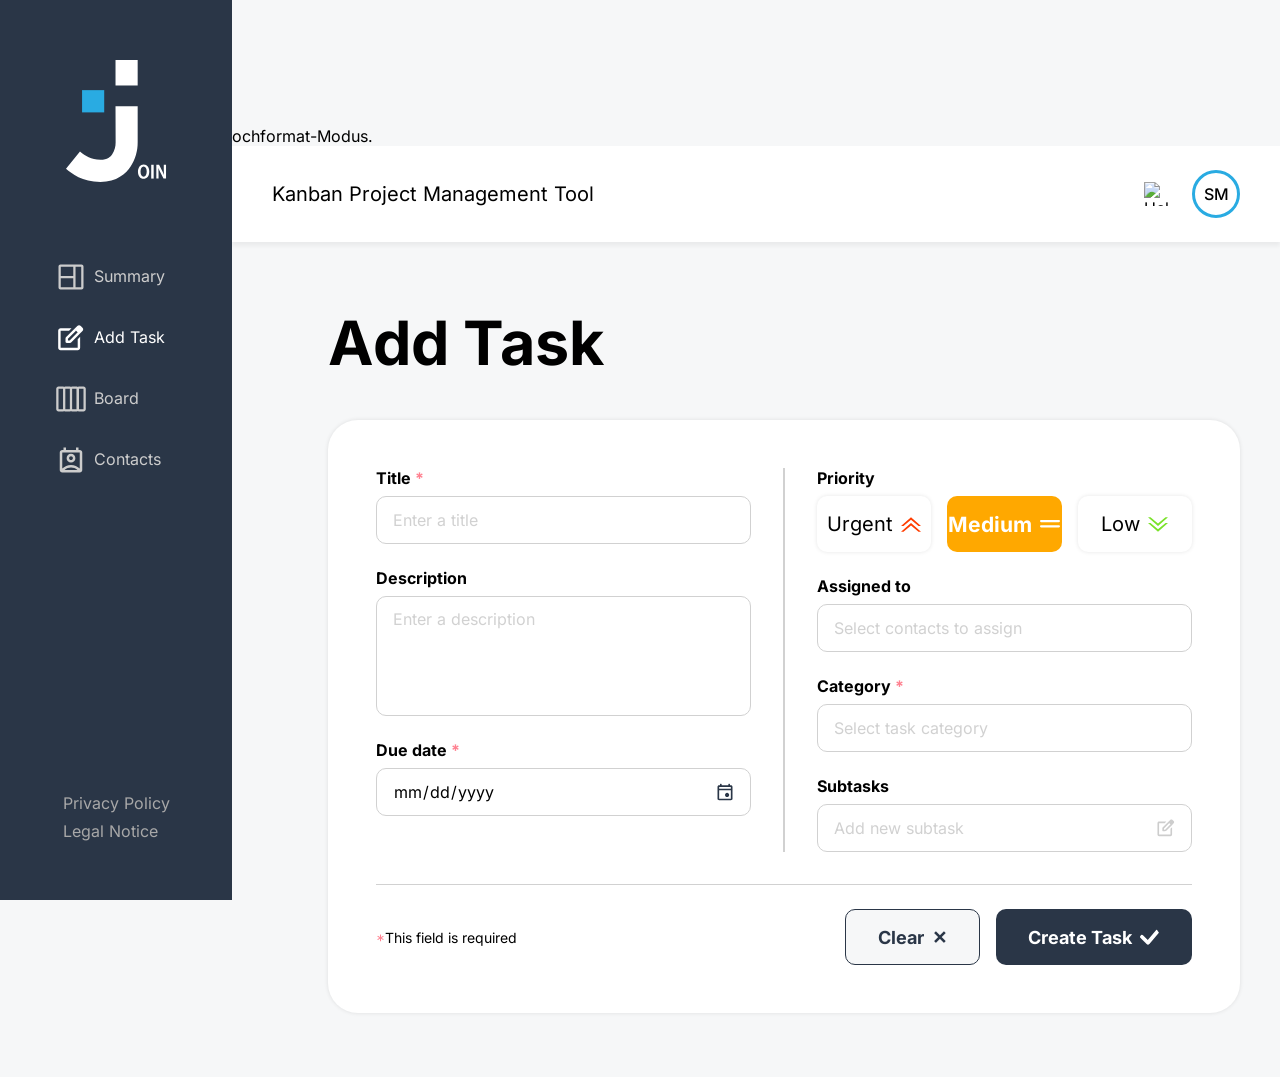
==== html/add_task.html @ 8482fe47 "Fix lang attribute and calendar picker for summary & add task - Set lang="en" on summary.html and ad" ====
<!DOCTYPE html>
<html lang="en">
<head>
    <meta charset="UTF-8">
    <meta name="viewport" content="width=device-width, initial-scale=1.0">
    <link rel="icon" type="image/png" href="../assets/icons/favicon/favicon-96x96.png" sizes="96x96" />
    <link rel="icon" type="image/svg+xml" href="../assets/icons/favicon/favicon.svg" />
    <link rel="shortcut icon" href="../assets/icons/favicon/favicon.ico" />
    <link rel="apple-touch-icon" sizes="180x180" href="../assets/icons/favicon/apple-touch-icon.png" />
    <link rel="manifest" href="../assets/icons/favicon/site.webmanifest" />
    <link rel="stylesheet" href="../assets/css/fonts.css">
    <link rel="stylesheet" href="../style.css">
    <link rel="stylesheet" href="../assets/css/shared.css">
    <link rel="stylesheet" href="../assets/css/add_task.css">
    <title>Add Task</title>
</head>
<body class="app-page">
    <div class="landscape-warning">
        <img src="../assets/img/logo_white.svg" alt="Join">
        <p>Bitte drehe dein Gerät in den Hochformat-Modus.</p>
    </div>

    <aside class="sidebar">
        <a href="../index.html" class="sidebar-logo-link">
            <img class="sidebar-logo" src="../assets/img/logo_white.svg" alt="Join">
        </a>
        <nav class="sidebar-nav">
            <a href="summary.html" class="nav-item">
                <img src="../assets/icons/summary.svg" alt="" class="nav-icon">
                <span>Summary</span>
            </a>
            <a href="add_task.html" class="nav-item nav-item--active">
                <img src="../assets/icons/add_task.svg" alt="" class="nav-icon">
                <span>Add Task</span>
            </a>
            <a href="board.html" class="nav-item">
                <img src="../assets/icons/board.svg" alt="" class="nav-icon">
                <span>Board</span>
            </a>
            <a href="contacts.html" class="nav-item">
                <img src="../assets/icons/contacts.svg" alt="" class="nav-icon">
                <span>Contacts</span>
            </a>
        </nav>
        <footer class="sidebar-footer">
            <a href="privacy_policy.html" class="sidebar-footer-link">Privacy Policy</a>
            <a href="legal_notice.html" class="sidebar-footer-link">Legal Notice</a>
        </footer>
    </aside>

    <div class="main-wrapper">

        <header class="main-header">
            <a href="#" class="mobile-logo-link">
                <img src="../assets/img/logo_big.svg" alt="Join" class="mobile-header-logo">
            </a>
            <span class="header-title">Kanban Project Management Tool</span>
            <div class="header-actions">
                <a href="help.html" class="help-link">
                    <img src="../assets/icons/help.svg" alt="Help" class="help-icon">
                </a>
                <div class="user-avatar">SM</div>
            </div>
        </header>

        <main class="add-task-main">
            <h1 class="page-title">Add Task</h1>

            <form class="task-form" onsubmit="return false;">

                <div class="form-columns">
                    <div class="form-col">

                        <div class="form-group">
                            <label class="form-label" for="task-title">Title <span class="required">*</span></label>
                            <input class="form-input" type="text" id="task-title" placeholder="Enter a title">
                        </div>

                        <div class="form-group">
                            <label class="form-label" for="task-desc">Description</label>
                            <textarea class="form-input form-textarea" id="task-desc" placeholder="Enter a description"></textarea>
                        </div>

                        <div class="form-group">
                            <label class="form-label" for="task-due">Due date <span class="required">*</span></label>
                            <div class="form-input-icon">
                                <input class="form-input" type="date" id="task-due">
                                <svg class="input-icon" width="24" height="24" viewBox="0 0 24 24" fill="none" xmlns="http://www.w3.org/2000/svg"><mask id="mask0_94_448" style="mask-type:alpha" maskUnits="userSpaceOnUse" x="0" y="0" width="24" height="24"><rect width="24" height="24" fill="#D9D9D9"/></mask><g mask="url(#mask0_94_448)"><path d="M14.5 18C13.8 18 13.2083 17.7583 12.725 17.275C12.2417 16.7917 12 16.2 12 15.5C12 14.8 12.2417 14.2083 12.725 13.725C13.2083 13.2417 13.8 13 14.5 13C15.2 13 15.7917 13.2417 16.275 13.725C16.7583 14.2083 17 14.8 17 15.5C17 16.2 16.7583 16.7917 16.275 17.275C15.7917 17.7583 15.2 18 14.5 18ZM5 22C4.45 22 3.97917 21.8042 3.5875 21.4125C3.19583 21.0208 3 20.55 3 20V6C3 5.45 3.19583 4.97917 3.5875 4.5875C3.97917 4.19583 4.45 4 5 4H6V3C6 2.71667 6.09583 2.47917 6.2875 2.2875C6.47917 2.09583 6.71667 2 7 2C7.28333 2 7.52083 2.09583 7.7125 2.2875C7.90417 2.47917 8 2.71667 8 3V4H16V3C16 2.71667 16.0958 2.47917 16.2875 2.2875C16.4792 2.09583 16.7167 2 17 2C17.2833 2 17.5208 2.09583 17.7125 2.2875C17.9042 2.47917 18 2.71667 18 3V4H19C19.55 4 20.0208 4.19583 20.4125 4.5875C20.8042 4.97917 21 5.45 21 6V20C21 20.55 20.8042 21.0208 20.4125 21.4125C20.0208 21.8042 19.55 22 19 22H5ZM5 20H19V10H5V20ZM5 8H19V6H5V8Z" fill="#2A3647"/></g></svg>
                            </div>
                        </div>

                    </div>

                    <div class="form-divider-vertical"></div>

                    <div class="form-col">

                        <div class="form-group">
                            <label class="form-label">Priority</label>
                            <div class="prio-buttons">
                                <button type="button" class="prio-btn prio-urgent">
                                    Urgent
                                    <svg width="20" height="15" viewBox="0 0 20 14.51" fill="none">
                                        <path d="M0 8.76 L10 0 L20 8.76 L17.5 8.76 L10 2.5 L2.5 8.76 Z" fill="#FF3D00"/>
                                        <path d="M0 14.51 L10 5.75 L20 14.51 L17.5 14.51 L10 8.25 L2.5 14.51 Z" fill="#FF3D00"/>
                                    </svg>
                                </button>
                                <button type="button" class="prio-btn prio-medium prio-active">
                                    Medium
                                    <svg width="20" height="8" viewBox="0 0 20 8" fill="none">
                                        <rect x="0" y="0" width="20" height="2.21" rx="1.1" fill="#FFFFFF"/>
                                        <rect x="0" y="5.24" width="20" height="2.21" rx="1.1" fill="#FFFFFF"/>
                                    </svg>
                                </button>
                                <button type="button" class="prio-btn prio-low">
                                    Low
                                    <svg width="20" height="15" viewBox="0 0 20 14.51" fill="none">
                                        <path d="M0 0 L10 8.76 L20 0 L17.5 0 L10 6.26 L2.5 0 Z" fill="#7AE229"/>
                                        <path d="M0 5.75 L10 14.51 L20 5.75 L17.5 5.75 L10 12.01 L2.5 5.75 Z" fill="#7AE229"/>
                                    </svg>
                                </button>
                            </div>
                        </div>

                        <div class="form-group">
                            <label class="form-label" for="task-assigned">Assigned to</label>
                            <input class="form-input" type="text" id="task-assigned" placeholder="Select contacts to assign">
                        </div>

                        <div class="form-group">
                            <label class="form-label" for="task-category">Category <span class="required">*</span></label>
                            <input class="form-input" type="text" id="task-category" placeholder="Select task category">
                        </div>

                        <div class="form-group">
                            <label class="form-label" for="task-subtask">Subtasks</label>
                            <div class="form-input-icon">
                                <input class="form-input" type="text" id="task-subtask" placeholder="Add new subtask">
                                <img src="../assets/icons/add_task.svg" alt="" class="input-icon">
                            </div>
                        </div>

                    </div>
                </div>

                <div class="form-footer">
                    <span class="required-hint"><span class="required">*</span>This field is required</span>
                    <div class="form-actions">
                        <button type="button" class="btn-clear">Clear <span class="btn-x">✕</span></button>
                        <button type="submit" class="btn-create">
                            Create Task
                            <img src="../assets/icons/done.svg" alt="" class="btn-icon">
                        </button>
                    </div>
                </div>

            </form>
        </main>
    </div>

    <script src="../script.js"></script>
</body>
</html>
---- assets/css/fonts.css ----
@font-face {
  font-display: swap; /* Check https://developer.mozilla.org/en-US/docs/Web/CSS/@font-face/font-display for other options. */
  font-family: 'Inter';
  font-style: normal;
  font-weight: 100;
  src: url('../fonts/inter-v20-latin-100.woff2') format('woff2'); /* Chrome 36+, Opera 23+, Firefox 39+, Safari 12+, iOS 10+ */
}

@font-face {
  font-display: swap; /* Check https://developer.mozilla.org/en-US/docs/Web/CSS/@font-face/font-display for other options. */
  font-family: 'Inter';
  font-style: italic;
  font-weight: 100;
  src: url('../fonts/inter-v20-latin-100italic.woff2') format('woff2'); /* Chrome 36+, Opera 23+, Firefox 39+, Safari 12+, iOS 10+ */
}

@font-face {
  font-display: swap; /* Check https://developer.mozilla.org/en-US/docs/Web/CSS/@font-face/font-display for other options. */
  font-family: 'Inter';
  font-style: normal;
  font-weight: 200;
  src: url('../fonts/inter-v20-latin-200.woff2') format('woff2'); /* Chrome 36+, Opera 23+, Firefox 39+, Safari 12+, iOS 10+ */
}

@font-face {
  font-display: swap; /* Check https://developer.mozilla.org/en-US/docs/Web/CSS/@font-face/font-display for other options. */
  font-family: 'Inter';
  font-style: italic;
  font-weight: 200;
  src: url('../fonts/inter-v20-latin-200italic.woff2') format('woff2'); /* Chrome 36+, Opera 23+, Firefox 39+, Safari 12+, iOS 10+ */
}

@font-face {
  font-display: swap; /* Check https://developer.mozilla.org/en-US/docs/Web/CSS/@font-face/font-display for other options. */
  font-family: 'Inter';
  font-style: normal;
  font-weight: 300;
  src: url('../fonts/inter-v20-latin-300.woff2') format('woff2'); /* Chrome 36+, Opera 23+, Firefox 39+, Safari 12+, iOS 10+ */
}

@font-face {
  font-display: swap; /* Check https://developer.mozilla.org/en-US/docs/Web/CSS/@font-face/font-display for other options. */
  font-family: 'Inter';
  font-style: italic;
  font-weight: 300;
  src: url('../fonts/inter-v20-latin-300italic.woff2') format('woff2'); /* Chrome 36+, Opera 23+, Firefox 39+, Safari 12+, iOS 10+ */
}

@font-face {
  font-display: swap; /* Check https://developer.mozilla.org/en-US/docs/Web/CSS/@font-face/font-display for other options. */
  font-family: 'Inter';
  font-style: normal;
  font-weight: 400;
  src: url('../fonts/inter-v20-latin-regular.woff2') format('woff2'); /* Chrome 36+, Opera 23+, Firefox 39+, Safari 12+, iOS 10+ */
}

@font-face {
  font-display: swap; /* Check https://developer.mozilla.org/en-US/docs/Web/CSS/@font-face/font-display for other options. */
  font-family: 'Inter';
  font-style: italic;
  font-weight: 400;
  src: url('../fonts/inter-v20-latin-italic.woff2') format('woff2'); /* Chrome 36+, Opera 23+, Firefox 39+, Safari 12+, iOS 10+ */
}

@font-face {
  font-display: swap; /* Check https://developer.mozilla.org/en-US/docs/Web/CSS/@font-face/font-display for other options. */
  font-family: 'Inter';
  font-style: normal;
  font-weight: 500;
  src: url('../fonts/inter-v20-latin-500.woff2') format('woff2'); /* Chrome 36+, Opera 23+, Firefox 39+, Safari 12+, iOS 10+ */
}

@font-face {
  font-display: swap; /* Check https://developer.mozilla.org/en-US/docs/Web/CSS/@font-face/font-display for other options. */
  font-family: 'Inter';
  font-style: italic;
  font-weight: 500;
  src: url('../fonts/inter-v20-latin-500italic.woff2') format('woff2'); /* Chrome 36+, Opera 23+, Firefox 39+, Safari 12+, iOS 10+ */
}

@font-face {
  font-display: swap; /* Check https://developer.mozilla.org/en-US/docs/Web/CSS/@font-face/font-display for other options. */
  font-family: 'Inter';
  font-style: normal;
  font-weight: 600;
  src: url('../fonts/inter-v20-latin-600.woff2') format('woff2'); /* Chrome 36+, Opera 23+, Firefox 39+, Safari 12+, iOS 10+ */
}

@font-face {
  font-display: swap; /* Check https://developer.mozilla.org/en-US/docs/Web/CSS/@font-face/font-display for other options. */
  font-family: 'Inter';
  font-style: italic;
  font-weight: 600;
  src: url('../fonts/inter-v20-latin-600italic.woff2') format('woff2'); /* Chrome 36+, Opera 23+, Firefox 39+, Safari 12+, iOS 10+ */
}

@font-face {
  font-display: swap; /* Check https://developer.mozilla.org/en-US/docs/Web/CSS/@font-face/font-display for other options. */
  font-family: 'Inter';
  font-style: normal;
  font-weight: 700;
  src: url('../fonts/inter-v20-latin-700.woff2') format('woff2'); /* Chrome 36+, Opera 23+, Firefox 39+, Safari 12+, iOS 10+ */
}

@font-face {
  font-display: swap; /* Check https://developer.mozilla.org/en-US/docs/Web/CSS/@font-face/font-display for other options. */
  font-family: 'Inter';
  font-style: italic;
  font-weight: 700;
  src: url('../fonts/inter-v20-latin-700italic.woff2') format('woff2'); /* Chrome 36+, Opera 23+, Firefox 39+, Safari 12+, iOS 10+ */
}

@font-face {
  font-display: swap; /* Check https://developer.mozilla.org/en-US/docs/Web/CSS/@font-face/font-display for other options. */
  font-family: 'Inter';
  font-style: normal;
  font-weight: 800;
  src: url('../fonts/inter-v20-latin-800.woff2') format('woff2'); /* Chrome 36+, Opera 23+, Firefox 39+, Safari 12+, iOS 10+ */
}

@font-face {
  font-display: swap; /* Check https://developer.mozilla.org/en-US/docs/Web/CSS/@font-face/font-display for other options. */
  font-family: 'Inter';
  font-style: italic;
  font-weight: 800;
  src: url('../fonts/inter-v20-latin-800italic.woff2') format('woff2'); /* Chrome 36+, Opera 23+, Firefox 39+, Safari 12+, iOS 10+ */
}

@font-face {
  font-display: swap; /* Check https://developer.mozilla.org/en-US/docs/Web/CSS/@font-face/font-display for other options. */
  font-family: 'Inter';
  font-style: normal;
  font-weight: 900;
  src: url('../fonts/inter-v20-latin-900.woff2') format('woff2'); /* Chrome 36+, Opera 23+, Firefox 39+, Safari 12+, iOS 10+ */
}

@font-face {
  font-display: swap; /* Check https://developer.mozilla.org/en-US/docs/Web/CSS/@font-face/font-display for other options. */
  font-family: 'Inter';
  font-style: italic;
  font-weight: 900;
  src: url('../fonts/inter-v20-latin-900italic.woff2') format('woff2'); /* Chrome 36+, Opera 23+, Firefox 39+, Safari 12+, iOS 10+ */
}


* {
    font-family: 'Inter', sans-serif;
    box-sizing: border-box;
    margin: 0;
    padding: 0;
}

h1 { font-size: 4rem; font-weight: 700; }
h2 { font-size: 3rem; font-weight: 700; }
h3 { font-size: 2.5rem; font-weight: 700; }
h4 { font-size: 2rem; font-weight: 700; color: var(--primaryColor); }
h5 { font-size: 1.5rem; font-weight: 700; color: var(--primaryColor); }
h6 { font-size: 1rem; font-weight: 400; }

a {
    text-decoration: none; 
    color: inherit;
}

ul, ol {
    list-style: none;
}

*::-webkit-scrollbar {
    width: 8px;
    margin-left: 4px;
}

*::-webkit-scrollbar-track {
    background: var(--light-gray-2);
    border-radius: 5px;
}

*::-webkit-scrollbar-thumb {
    background: var(--primaryColor);
    border-radius: 5px;
}
---- style.css ----
@import url(./assets/css/fonts.css);
@import url(./assets/css/color.css);
@import url(./assets/css/login.css);
@import url(./assets/css/responsiv.css);

*,
*::before,
*::after {
    margin: 0;
    padding: 0;
    scroll-behavior: smooth;
    box-sizing: border-box;
    box-sizing: border-box;
}

body {
    background-color: var(--background);
    min-height: 100dvh;
}

.d-none {
    display: none !important;
}

.hidden {
    opacity: 0;
    pointer-events: none;
}

.text-blue {
    color: var(--secondaryColor) !important;
}

.text-dark {
    color: var(--primaryColor) !important;
}

.text-white {
    color: var(--white) !important;
}

.text-grey {
    color: var(--light-gray-4) !important;
}

.btn {
    display: flex;
    flex-direction: row;
    justify-content: center;
    align-items: center;
    min-width: 120px;
    height: 54px;
    padding: 14px 20px;
    gap: 10px;
    font-size: 18px;
    font-weight: 400;
    border-radius: 10px;
    cursor: pointer;
    transition: all 0.15s ease-in-out;
    white-space: nowrap;
}

.btn-primary {
    background: var(--primaryColor);
    border: none;
    color: var(--white);
}

.btn-primary:hover {
    background-color: var(--secondaryColor);
}

.btn-secondary {
    background: none;
    border: 1px solid var(--primaryColor);
    color: var(--primaryColor);
}

.btn-secondary:hover {
    border-color: var(--secondaryColor);
    color: var(--secondaryColor);
}

.btn-tertiary {
    background: none;
    border: none;
    color: var(--primaryColor);
    min-width: auto;
}

.btn-tertiary:hover {
    color: var(--secondaryColor);
}

.btn-icon {
    display: flex;
    justify-content: center;
    align-items: center;
    width: 32px;
    height: 32px;
    border-radius: 50%;
    background: none;
    border: none;
    cursor: pointer;
    transition: background 0.15s;
}

.btn-icon:hover {
    background-color: var(--light-gray-1);
}

.btn img {
    width: 20px;
    height: 20px;
}

button:disabled {
    opacity: 0.4;
    cursor: not-allowed;
}

.input-with-icon {
    position: relative;
    display: flex;
    width: 100%;
    max-width: 422px;
}

.input-field {
    width: 422px;
    height: 50px;
    padding: 12px 42px 12px 21px;
    border-radius: 10px;
    border: 1px solid var(--light-gray-2);
    background: var(--white);
    font-size: 18px;
    font-family: 'Inter', sans-serif;
    outline: none;
    transition: border-color 0.15s;
}

.input-field:focus {
    border-color: var(--secondaryColor);
}

.input-field::placeholder {
    color: var(--light-gray-2);
}

textarea.input-field {
    height: 120px;
    resize: none;
    padding: 14px 21px;
}

select.input-field {
    appearance: none;
    -webkit-appearance: none;
    background-image: url('../img/arrow_dropdown.svg');
    background-repeat: no-repeat;
    background-position: calc(100% - 16px) 50%;
    cursor: pointer;
}

.input-icon {
    position: absolute;
    right: 12px;
    top: 50%;
    transform: translateY(-50%);
    pointer-events: none;
    width: 20px;
    height: 20px;
}

.input-icon-active {
    pointer-events: all !important;
    cursor: pointer;
    transition: transform 0.15s;
}

.input-icon-active:hover {
    transform: translateY(-50%) scale(1.2);
}

input[type='checkbox'] {
    width: 18px;
    height: 18px;
    cursor: pointer;
    accent-color: var(--primaryColor);
}

input[type='date'] {
    appearance: none;
    -webkit-appearance: none;
    background-image: url('../img/calendar.svg');
    background-repeat: no-repeat;
    background-position: calc(100% - 16px) 50%;
    cursor: pointer;
}

input[type='date']::-webkit-calendar-picker-indicator {
    background: transparent;
    cursor: pointer;
    position: absolute;
    inset: 0;
    width: auto;
    height: auto;
}

.notification {
    display: flex;
    justify-content: center;
    align-items: center;
    position: fixed;
    top: 100%;
    left: 50%;
    transform: translate(-50%, -50%);
    z-index: 9999;
    color: var(--white);
    font-size: 16px;
    background-color: rgba(42, 54, 71, 0.9);
    padding: 24px 32px;
    border-radius: 24px;
    border: 1px solid var(--light-gray-2);
    box-shadow: 0 4px 20px var(--shadow-1);
    text-align: center;
    animation: messageStartup 0.5s forwards ease-in-out,
        messageHide 0.5s 1s forwards ease-in-out;
}

@keyframes messageStartup {
    from {
        top: 100%;
    }

    to {
        top: 50%;
    }
}

@keyframes messageHide {
    from {
        opacity: 1;
    }

    to {
        opacity: 0;
    }
}

.card {
    background: var(--white);
    border-radius: 30px;
    box-shadow: 0px 0px 14px 3px var(--shadow-3);
    padding: 48px;
}

.blue-divider {
    width: 4px;
    height: 60px;
    background-color: var(--secondaryColor);
    border-radius: 2px;
}

.horizontal-separator {
    width: 100%;
    height: 1px;
    background-color: var(--light-gray-2);
}

.overlay-background {
    position: fixed;
    top: 0;
    left: 0;
    right: 0;
    bottom: 0;
    background-color: var(--black-transparent);
    z-index: 100;
    display: flex;
    justify-content: center;
    align-items: center;
}

.page-content {
    display: flex;
    flex-direction: column;
    align-items: flex-start;
    margin-left: 248px;
    margin-top: 80px;
    padding: 48px 56px;
    min-height: calc(100vh - 80px);
}

@keyframes logoAnimation {
    0% {
        position: fixed;
        top: 50%;
        left: 50%;
        transform: translate(-50%, -50%) scale(2);
        opacity: 1;
    }

    100% {
        position: fixed;
        top: 32px;
        left: 80px;
        transform: translate(0, 0) scale(1);
        opacity: 1;
    }
}

@keyframes showContent {
    from {
        opacity: 0;
    }

    to {
        opacity: 1;
    }
}

@keyframes turnRight {
    from {
        transform: translate(100%, -50%);
    }

    to {
        transform: translate(-50%, -50%);
    }
}

@keyframes exitRight {
    from {
        transform: translate(-50%, -50%);
    }

    to {
        transform: translate(100%, -50%);
    }
}
---- assets/css/shared.css ----
body.app-page {
  flex-direction: row;
  align-items: stretch;
  background: #F6F7F8;
  overflow: hidden;
}

/* ──────────────── Sidebar ──────────────── */
.sidebar {
  width: 232px;
  min-height: 100vh;
  background: var(--primaryColor);
  display: flex;
  flex-direction: column;
  align-items: center;
  padding: 60px 0 59px;
  position: fixed;
  top: 0;
  left: 0;
  z-index: 100;
}

.sidebar-logo-link {
  display: block;
}

.mobile-logo-link {
  display: none;
}

.nav-item--legal-link {
  display: none;
}

.sidebar-logo {
  width: 101px;
  height: 122px;
  display: block;
}

.sidebar-nav {
  flex: 1;
  display: flex;
  flex-direction: column;
  width: 100%;
  margin-top: 72px;
  gap: 15px;
}

.nav-item {
  display: flex;
  align-items: center;
  gap: 8px;
  padding: 8px 56px;
  height: 46px;
  color: #CDCDCD;
  text-decoration: none;
  font-size: 16px;
  font-weight: 400;
  line-height: 1.2;
  border-radius: 8px;
  transition: background 0.15s, color 0.15s;
}

.nav-item:hover,
.nav-item--active {
  background: var(--activeColor);
  color: #ffffff;
}

.nav-icon {
  position: static;
  width: 30px;
  height: 30px;
  filter: brightness(0) invert(1) brightness(0.8);
  flex-shrink: 0;
}

.nav-item:hover .nav-icon,
.nav-item--active .nav-icon {
  filter: brightness(0) invert(1);
}

.sidebar-footer {
  display: flex;
  flex-direction: column;
  align-items: flex-start;
  gap: 8px;
}

.sidebar-footer-link {
  color: #A8A8A8;
  text-decoration: none;
  font-size: 16px;
  font-weight: 400;
  transition: color 0.15s;
}

.sidebar-footer-link:hover {
  color: #ffffff;
}

/* ──────────────── Main wrapper ──────────────── */
.main-wrapper {
  margin-left: 232px;
  flex: 1;
  display: flex;
  flex-direction: column;
  min-height: 100vh;
  overflow-y: auto;
}

/* ──────────────── Header ──────────────── */
.main-header {
  height: 96px;
  background: #ffffff;
  box-shadow: 0px 4px 4px rgba(0, 0, 0, 0.05);
  display: flex;
  align-items: center;
  justify-content: space-between;
  padding: 0 40px;
  position: sticky;
  top: 0;
  z-index: 50;
  flex-shrink: 0;
}

.header-title {
  font-size: 20px;
  font-weight: 400;
  color: #000000;
}

.header-actions {
  display: flex;
  align-items: center;
  gap: 24px;
}

.help-link {
  display: flex;
  align-items: center;
}

.help-icon {
  width: 24px;
  height: 24px;
}

.user-avatar {
  width: 48px;
  height: 48px;
  border-radius: 50%;
  background: #ffffff;
  border: 3px solid var(--secondaryColor);
  display: flex;
  align-items: center;
  justify-content: center;
  font-size: 16px;
  font-weight: 500;
  color: #000000;
  cursor: pointer;
}

/* ── Tablet: Icon-only Sidebar ── */
@media (max-width: 768px) {
  .sidebar {
    width: 72px;
    padding: 40px 0;
  }

  .sidebar-logo {
    width: 44px;
    height: auto;
  }

  .sidebar-nav {
    margin-top: 48px;
    gap: 8px;
  }

  .nav-item {
    padding: 10px;
    justify-content: center;
    gap: 0;
    border-radius: 8px;
  }

  .nav-item span {
    display: none;
  }

  .sidebar-footer {
    display: none;
  }

  .main-wrapper {
    margin-left: 72px;
  }

  .main-header {
    padding: 0 24px;
  }

  .header-title {
    font-size: 14px;
  }
}

/* ── Mobile: Sidebar → Bottom Navigation ── */
@media (max-width: 480px) {
  body.app-page {
    overflow: auto;
  }

  .sidebar {
    top: auto;
    bottom: 0;
    left: 0;
    width: 100%;
    height: 80px;
    min-height: auto;
    flex-direction: row;
    padding: 0;
    z-index: 200;
    box-shadow: 0px 0px 4px rgba(0, 0, 0, 0.1);
    border-radius: 0;
  }

  .sidebar-logo-link {
    display: none;
  }

  .sidebar-nav {
    flex-direction: row;
    flex: 1;
    margin-top: 0;
    gap: 10px;
    justify-content: space-between;
    align-items: center;
    height: 100%;
    width: 100%;
    padding: 0 16px;
  }

  .nav-item {
    flex-direction: column;
    gap: 10px;
    padding: 8px 0px;
    width: 80px;
    height: 76px;
    font-size: 16px;
    align-items: center;
    justify-content: center;
    border-radius: 16px;
    color: #CDCDCD;
  }

  .nav-item--active {
    background-color: #091931;
    border-radius: 16px;
    padding: 8px 0;
    color: #FFFFFF;
  }

  .nav-item--active .nav-icon {
    filter: brightness(0) invert(1);
  }

  .nav-item span {
    display: block;
    font-family: 'Open Sans', 'Inter', sans-serif;
    font-size: 16px;
    font-weight: 400;
    line-height: 1.2;
  }

  .nav-icon {
    width: 24px;
    height: 24px;
    filter: brightness(0) invert(1) brightness(0.8);
  }

  .sidebar-footer {
    display: none;
  }

  .main-wrapper {
    margin-left: 0;
    width: 100%;
    padding-bottom: 80px;
  }

  .main-header {
    height: 80px;
    padding: 20px 16px;
    justify-content: space-between;
    box-shadow: 0px 4px 4px 0px rgba(0, 0, 0, 0.1);
  }

  .header-title {
    display: none;
  }

  .help-link {
    display: none;
  }

  .user-avatar {
    width: 40px;
    height: 40px;
    font-size: 14px;
    border: 2px solid #2A3647;
    color: #29ABE2;
  }

  .mobile-logo-link {
    display: flex;
    align-items: center;
  }

  .mobile-header-logo {
    width: 32px;
    height: 39px;
  }

  /* Legal / Privacy pages: 5-item bottom nav */
  .nav-item--legal-link {
    display: flex;
    width: auto;
    padding: 8px 8px;
  }

  .nav-item--legal-link .nav-icon {
    display: none;
  }

  .legal-page .sidebar-nav {
    gap: 2px;
  }

  .legal-page .nav-item {
    width: 68px;
    min-width: 0;
  }
}
---- assets/css/add_task.css ----
.add-task-main {
  padding: 64px 40px 64px 96px;
  overflow-y: auto;
}

.page-title {
  font-size: 61px;
  font-weight: 700;
  color: #000000;
  margin-bottom: 40px;
}

.task-form {
  background: #ffffff;
  border-radius: 30px;
  box-shadow: 0px 0px 4px rgba(0, 0, 0, 0.1);
  padding: 48px;
}

.form-columns {
  display: flex;
  gap: 32px;
}

.form-col {
  flex: 1;
  display: flex;
  flex-direction: column;
  gap: 24px;
}

.form-divider-vertical {
  width: 2px;
  background: #D1D1D1;
  align-self: stretch;
  flex-shrink: 0;
}

.form-group {
  display: flex;
  flex-direction: column;
  gap: 8px;
}

.form-label {
  font-size: 16px;
  font-weight: 700;
  color: #000000;
}

.required {
  color: #FF8190;
}

.form-input {
  height: 48px;
  border: 1px solid #D1D1D1;
  border-radius: 10px;
  padding: 0 16px;
  font-size: 16px;
  font-family: 'Inter', sans-serif;
  color: #000000;
  outline: none;
  transition: border-color 0.1s;
}

.form-input:focus {
  border-color: var(--secondaryColor);
}

.form-input::placeholder {
  color: #D1D1D1;
}

.form-textarea {
  height: 120px;
  padding: 12px 16px;
  resize: none;
}

.form-input-icon {
  position: relative;
}

.form-input-icon .form-input {
  width: 100%;
  padding-right: 48px;
}

.input-icon {
  position: absolute;
  right: 16px;
  top: 50%;
  transform: translateY(-50%);
  width: 20px;
  height: 20px;
  pointer-events: none;
}

input[type="date"]::-webkit-calendar-picker-indicator {
  position: absolute;
  inset: 0;
  width: 100%;
  height: 100%;
  opacity: 0;
  cursor: pointer;
}

/* Prio buttons */
.prio-buttons {
  display: flex;
  gap: 16px;
}

.prio-btn {
  flex: 1;
  height: 56px;
  border: none;
  border-radius: 10px;
  background: #ffffff;
  box-shadow: 0px 0px 4px 0px #0000001A;
  display: flex;
  align-items: center;
  justify-content: center;
  gap: 8px;
  font-size: 20px;
  font-weight: 400;
  font-family: 'Inter', sans-serif;
  color: #000000;
  cursor: pointer;
  transition: background 0.1s, color 0.1s, box-shadow 0.1s;
}

.prio-btn:hover:not(.prio-active) {
  box-shadow: 0px 0px 8px 0px rgba(0, 0, 0, 0.2);
}

.prio-urgent.prio-active {
  background: #FF3D00;
  color: #ffffff;
  box-shadow: none;
}

.prio-medium.prio-active {
  background: #FFA800;
  color: #ffffff;
  font-size: 21px;
  font-weight: 700;
  box-shadow: none;
}

.prio-low.prio-active {
  background: #7AE229;
  color: #ffffff;
  box-shadow: none;
}

/* Form footer */
.form-footer {
  display: flex;
  align-items: center;
  justify-content: space-between;
  margin-top: 32px;
  padding-top: 24px;
  border-top: 1px solid #D1D1D1;
}

.required-hint {
  font-size: 14px;
  color: #000000;
}

.form-actions {
  display: flex;
  gap: 16px;
}

.btn-clear {
  height: 56px;
  padding: 0 32px;
  border: 1px solid #2A3647;
  border-radius: 10px;
  background: #F6F7F8;
  font-size: 18px;
  font-weight: 700;
  color: var(--primaryColor);
  cursor: pointer;
  display: flex;
  align-items: center;
  gap: 8px;
  transition: background 0.1s, color 0.1s;
}

.btn-clear:hover {
  background: #ffffff;
  border-color: var(--primaryColor);
}

.btn-create {
  height: 56px;
  padding: 0 32px;
  border: none;
  border-radius: 10px;
  background: var(--primaryColor);
  font-size: 18px;
  font-weight: 700;
  color: #ffffff;
  cursor: pointer;
  display: flex;
  align-items: center;
  gap: 8px;
  transition: background 0.1s;
}

.btn-create:hover {
  background: var(--activeColor);
}

.btn-icon {
  width: 20px;
  height: 20px;
  filter: brightness(0) invert(1);
}

/* ── Tablet ── */
@media (max-width: 768px) {
  .add-task-main {
    padding: 40px 32px 40px 32px;
  }

  .page-title { font-size: 42px; }

  .form-columns {
    flex-direction: column;
    gap: 24px;
  }

  .form-divider-vertical {
    display: none;
  }

  .task-form { padding: 32px; }
}

/* ── Mobile ── */
@media (max-width: 480px) {
  .add-task-main {
    padding: 48px 16px 24px;
  }

  .page-title {
    font-size: 47px;
    margin-bottom: 24px;
  }

  .task-form {
    background: transparent;
    box-shadow: none;
    border-radius: 0;
    padding: 0;
  }

  .form-columns {
    flex-direction: column;
    gap: 16px;
  }

  .form-divider-vertical {
    display: none;
  }

  .form-col {
    gap: 16px;
  }

  .form-input {
    height: 40px;
    padding: 10px 21px;
  }

  .form-textarea {
    height: 88px;
    padding: 18px 21px;
  }

  #task-due {
    padding: 8px 21px;
  }

  #task-assigned,
  #task-category {
    height: 48px;
    padding: 12px 16px;
  }

  #task-subtask {
    height: 43px;
    padding: 12px 16px;
  }

  .prio-buttons {
    gap: 8px;
  }

  .prio-btn {
    height: 41px;
    font-size: 16px;
    padding: 0 10px;
  }

  .form-footer {
    flex-direction: row;
    align-items: center;
    justify-content: flex-end;
    margin-top: 24px;
    padding-top: 16px;
    gap: 16px;
  }

  .required-hint {
    display: none;
  }

  .form-actions {
    width: auto;
    gap: 16px;
  }

  .btn-clear {
    width: 110px;
    height: 56px;
    padding: 0;
    justify-content: center;
    font-size: 20px;
  }

  .btn-create {
    width: 183px;
    height: 56px;
    padding: 0;
    justify-content: center;
    font-size: 21px;
    font-weight: 700;
  }
}
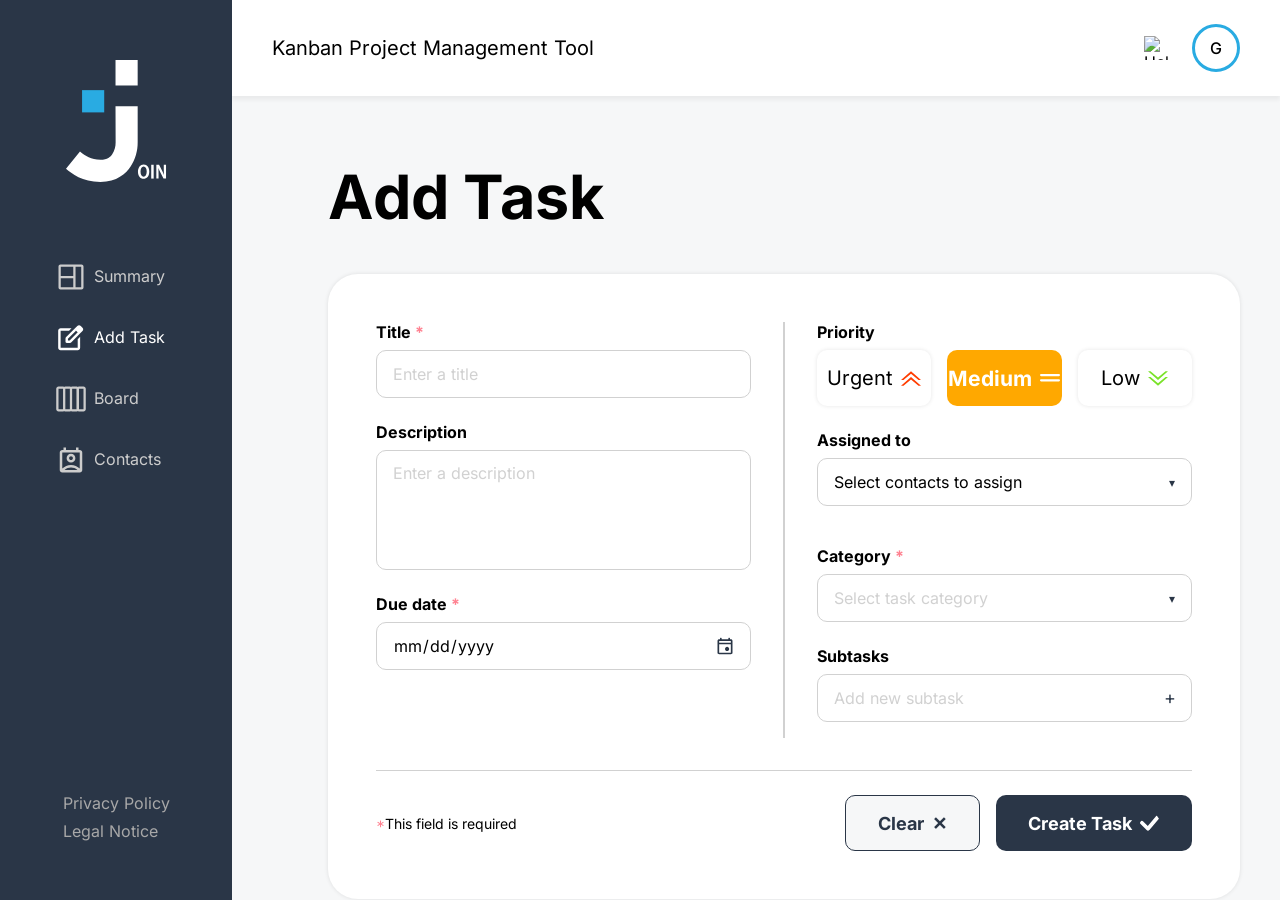
==== commit c4cbf15a: "feat: add summary & add_task functionality (Alexander Lindt) New: js/summary.js, js/add_task.js, js/" ====
--- a/html/add_task.html
+++ b/html/add_task.html
@@ -59,14 +59,14 @@
                 <a href="help.html" class="help-link">
                     <img src="../assets/icons/help.svg" alt="Help" class="help-icon">
                 </a>
-                <div class="user-avatar">SM</div>
+                <div class="user-avatar" id="user-avatar">SM</div>
             </div>
         </header>
 
         <main class="add-task-main">
             <h1 class="page-title">Add Task</h1>
 
-            <form class="task-form" onsubmit="return false;">
+            <form class="task-form" id="task-form" onsubmit="createTask(); return false;">
 
                 <div class="form-columns">
                     <div class="form-col">
@@ -74,6 +74,7 @@
                         <div class="form-group">
                             <label class="form-label" for="task-title">Title <span class="required">*</span></label>
                             <input class="form-input" type="text" id="task-title" placeholder="Enter a title">
+                            <span class="field-error d-none" id="error-title">This field is required</span>
                         </div>
 
                         <div class="form-group">
@@ -87,6 +88,7 @@
                                 <input class="form-input" type="date" id="task-due">
                                 <svg class="input-icon" width="24" height="24" viewBox="0 0 24 24" fill="none" xmlns="http://www.w3.org/2000/svg"><mask id="mask0_94_448" style="mask-type:alpha" maskUnits="userSpaceOnUse" x="0" y="0" width="24" height="24"><rect width="24" height="24" fill="#D9D9D9"/></mask><g mask="url(#mask0_94_448)"><path d="M14.5 18C13.8 18 13.2083 17.7583 12.725 17.275C12.2417 16.7917 12 16.2 12 15.5C12 14.8 12.2417 14.2083 12.725 13.725C13.2083 13.2417 13.8 13 14.5 13C15.2 13 15.7917 13.2417 16.275 13.725C16.7583 14.2083 17 14.8 17 15.5C17 16.2 16.7583 16.7917 16.275 17.275C15.7917 17.7583 15.2 18 14.5 18ZM5 22C4.45 22 3.97917 21.8042 3.5875 21.4125C3.19583 21.0208 3 20.55 3 20V6C3 5.45 3.19583 4.97917 3.5875 4.5875C3.97917 4.19583 4.45 4 5 4H6V3C6 2.71667 6.09583 2.47917 6.2875 2.2875C6.47917 2.09583 6.71667 2 7 2C7.28333 2 7.52083 2.09583 7.7125 2.2875C7.90417 2.47917 8 2.71667 8 3V4H16V3C16 2.71667 16.0958 2.47917 16.2875 2.2875C16.4792 2.09583 16.7167 2 17 2C17.2833 2 17.5208 2.09583 17.7125 2.2875C17.9042 2.47917 18 2.71667 18 3V4H19C19.55 4 20.0208 4.19583 20.4125 4.5875C20.8042 4.97917 21 5.45 21 6V20C21 20.55 20.8042 21.0208 20.4125 21.4125C20.0208 21.8042 19.55 22 19 22H5ZM5 20H19V10H5V20ZM5 8H19V6H5V8Z" fill="#2A3647"/></g></svg>
                             </div>
+                            <span class="field-error d-none" id="error-due">This field is required</span>
                         </div>
 
                     </div>
@@ -98,21 +100,21 @@
                         <div class="form-group">
                             <label class="form-label">Priority</label>
                             <div class="prio-buttons">
-                                <button type="button" class="prio-btn prio-urgent">
+                                <button type="button" class="prio-btn prio-urgent" data-prio="urgent" onclick="setPriority(this)">
                                     Urgent
                                     <svg width="20" height="15" viewBox="0 0 20 14.51" fill="none">
                                         <path d="M0 8.76 L10 0 L20 8.76 L17.5 8.76 L10 2.5 L2.5 8.76 Z" fill="#FF3D00"/>
                                         <path d="M0 14.51 L10 5.75 L20 14.51 L17.5 14.51 L10 8.25 L2.5 14.51 Z" fill="#FF3D00"/>
                                     </svg>
                                 </button>
-                                <button type="button" class="prio-btn prio-medium prio-active">
+                                <button type="button" class="prio-btn prio-medium prio-active" data-prio="medium" onclick="setPriority(this)">
                                     Medium
                                     <svg width="20" height="8" viewBox="0 0 20 8" fill="none">
                                         <rect x="0" y="0" width="20" height="2.21" rx="1.1" fill="#FFFFFF"/>
                                         <rect x="0" y="5.24" width="20" height="2.21" rx="1.1" fill="#FFFFFF"/>
                                     </svg>
                                 </button>
-                                <button type="button" class="prio-btn prio-low">
+                                <button type="button" class="prio-btn prio-low" data-prio="low" onclick="setPriority(this)">
                                     Low
                                     <svg width="20" height="15" viewBox="0 0 20 14.51" fill="none">
                                         <path d="M0 0 L10 8.76 L20 0 L17.5 0 L10 6.26 L2.5 0 Z" fill="#7AE229"/>
@@ -123,21 +125,50 @@
                         </div>
 
                         <div class="form-group">
-                            <label class="form-label" for="task-assigned">Assigned to</label>
-                            <input class="form-input" type="text" id="task-assigned" placeholder="Select contacts to assign">
+                            <label class="form-label">Assigned to</label>
+                            <div class="custom-select" id="assign-select">
+                                <div class="form-input select-toggle" id="assign-toggle" onclick="toggleAssignDropdown()">
+                                    <span>Select contacts to assign</span>
+                                    <span class="select-caret">&#9662;</span>
+                                </div>
+                                <div class="select-options d-none" id="assign-options"></div>
+                            </div>
+                            <div class="assigned-avatars" id="assigned-avatars"></div>
                         </div>
 
                         <div class="form-group">
-                            <label class="form-label" for="task-category">Category <span class="required">*</span></label>
-                            <input class="form-input" type="text" id="task-category" placeholder="Select task category">
+                            <label class="form-label">Category <span class="required">*</span></label>
+                            <div class="custom-select" id="category-select">
+                                <div class="form-input select-toggle" id="category-toggle" onclick="toggleCategoryDropdown()">
+                                    <span id="category-selected" class="select-placeholder">Select task category</span>
+                                    <span class="select-caret">&#9662;</span>
+                                </div>
+                                <div class="select-options d-none" id="category-options">
+                                    <div class="select-option" onclick="selectCategory('Technical Task')">Technical Task</div>
+                                    <div class="select-option" onclick="selectCategory('User Story')">User Story</div>
+                                </div>
+                            </div>
+                            <span class="field-error d-none" id="error-category">This field is required</span>
                         </div>
 
                         <div class="form-group">
                             <label class="form-label" for="task-subtask">Subtasks</label>
-                            <div class="form-input-icon">
-                                <input class="form-input" type="text" id="task-subtask" placeholder="Add new subtask">
-                                <img src="../assets/icons/add_task.svg" alt="" class="input-icon">
+                            <div class="subtask-input-wrapper">
+                                <input class="form-input" type="text" id="task-subtask" placeholder="Add new subtask"
+                                    oninput="updateSubtaskActions()" onkeydown="handleSubtaskKey(event)">
+                                <div class="subtask-actions">
+                                    <button type="button" class="subtask-icon-btn" id="subtask-add-default"
+                                        title="Add subtask" onclick="addSubtask()">+</button>
+                                    <span class="subtask-edit-actions d-none" id="subtask-edit-actions">
+                                        <button type="button" class="subtask-icon-btn" title="Clear"
+                                            onclick="clearSubtaskInput()">&#10005;</button>
+                                        <span class="subtask-action-divider"></span>
+                                        <button type="button" class="subtask-icon-btn" title="Add"
+                                            onclick="addSubtask()">&#10003;</button>
+                                    </span>
+                                </div>
                             </div>
+                            <ul class="subtask-list" id="subtask-list"></ul>
                         </div>
 
                     </div>
@@ -146,7 +177,7 @@
                 <div class="form-footer">
                     <span class="required-hint"><span class="required">*</span>This field is required</span>
                     <div class="form-actions">
-                        <button type="button" class="btn-clear">Clear <span class="btn-x">✕</span></button>
+                        <button type="button" class="btn-clear" onclick="clearTaskForm()">Clear <span class="btn-x">✕</span></button>
                         <button type="submit" class="btn-create">
                             Create Task
                             <img src="../assets/icons/done.svg" alt="" class="btn-icon">
@@ -158,6 +189,10 @@
         </main>
     </div>
 
+    <div id="notification" class="notification d-none"></div>
     <script src="../script.js"></script>
+    <script src="../assets/templates/add_task_template.js"></script>
+    <script src="../js/add_task.js"></script>
+    <script src="../js/add_task_assign.js"></script>
 </body>
 </html>
--- a/style.css
+++ b/style.css
@@ -1,7 +1,7 @@
 @import url(./assets/css/fonts.css);
 @import url(./assets/css/color.css);
 @import url(./assets/css/login.css);
-@import url(./assets/css/responsiv.css);
+/* @import url(./assets/css/responsiv.css); */
 
 *,
 *::before,
@@ -58,12 +58,14 @@
     cursor: pointer;
     transition: all 0.15s ease-in-out;
     white-space: nowrap;
+    width: fit-content;
 }
 
 .btn-primary {
     background: var(--primaryColor);
     border: none;
     color: var(--white);
+    width: fit-content;
 }
 
 .btn-primary:hover {
@@ -127,7 +129,6 @@
 }
 
 .input-field {
-    width: 422px;
     height: 50px;
     padding: 12px 42px 12px 21px;
     border-radius: 10px;
--- a/assets/css/shared.css
+++ b/assets/css/shared.css
@@ -3,6 +3,7 @@
   align-items: stretch;
   background: #F6F7F8;
   overflow: hidden;
+  max-width: 1920px;
 }
 
 /* ──────────────── Sidebar ──────────────── */
@@ -59,7 +60,8 @@
   font-weight: 400;
   line-height: 1.2;
   border-radius: 8px;
-  transition: background 0.15s, color 0.15s;
+  cursor: pointer;
+  transition: background 0.1s, color 0.1s;
 }
 
 .nav-item:hover,
@@ -93,7 +95,8 @@
   text-decoration: none;
   font-size: 16px;
   font-weight: 400;
-  transition: color 0.15s;
+  cursor: pointer;
+  transition: color 0.1s;
 }
 
 .sidebar-footer-link:hover {
@@ -106,7 +109,7 @@
   flex: 1;
   display: flex;
   flex-direction: column;
-  min-height: 100vh;
+  height: 100vh;
   overflow-y: auto;
 }
 
@@ -344,3 +347,32 @@
     min-width: 0;
   }
 }
+
+/* ── Landscape-Warnung (Mobile) ── */
+.landscape-warning {
+  display: none;
+  position: fixed;
+  inset: 0;
+  background: var(--primaryColor);
+  z-index: 9999;
+  flex-direction: column;
+  align-items: center;
+  justify-content: center;
+  gap: 24px;
+  color: #ffffff;
+  font-size: 20px;
+  font-weight: 400;
+  text-align: center;
+  padding: 32px;
+}
+
+.landscape-warning img {
+  width: 80px;
+  opacity: 0.9;
+}
+
+@media screen and (orientation: landscape) and (max-height: 500px) {
+  .landscape-warning {
+    display: flex;
+  }
+}
--- a/assets/css/add_task.css
+++ b/assets/css/add_task.css
@@ -106,6 +106,10 @@
   cursor: pointer;
 }
 
+#task-due {
+  background-image: none;
+}
+
 /* Prio buttons */
 .prio-buttons {
   display: flex;
@@ -343,3 +347,204 @@
     font-weight: 700;
   }
 }
+
+/* ── Custom dropdowns (Assigned to / Category) ── */
+.custom-select {
+  position: relative;
+}
+
+.select-toggle {
+  display: flex;
+  align-items: center;
+  justify-content: space-between;
+  cursor: pointer;
+}
+
+.select-placeholder {
+  color: #D1D1D1;
+}
+
+.select-caret {
+  color: var(--primaryColor);
+  font-size: 12px;
+  pointer-events: none;
+}
+
+.select-options {
+  position: absolute;
+  top: calc(100% + 4px);
+  left: 0;
+  right: 0;
+  background: #ffffff;
+  border: 1px solid #D1D1D1;
+  border-radius: 10px;
+  max-height: 220px;
+  overflow-y: auto;
+  z-index: 50;
+  box-shadow: 0 4px 12px rgba(0, 0, 0, 0.12);
+}
+
+.select-option,
+.assign-option {
+  display: flex;
+  align-items: center;
+  justify-content: space-between;
+  padding: 10px 16px;
+  font-size: 16px;
+  cursor: pointer;
+  transition: background 0.1s, color 0.1s;
+}
+
+.select-option:hover,
+.assign-option:hover {
+  background: #f6f7f8;
+}
+
+.assign-option--active {
+  background: var(--primaryColor);
+  color: #ffffff;
+}
+
+.assign-option-left {
+  display: flex;
+  align-items: center;
+  gap: 12px;
+}
+
+.assign-checkbox {
+  font-weight: 700;
+}
+
+.avatar-chip {
+  display: inline-flex;
+  align-items: center;
+  justify-content: center;
+  width: 32px;
+  height: 32px;
+  border-radius: 50%;
+  color: #ffffff;
+  font-size: 12px;
+  font-weight: 600;
+  border: 1px solid #ffffff;
+  flex-shrink: 0;
+}
+
+.assigned-avatars {
+  display: flex;
+  flex-wrap: wrap;
+  gap: 4px;
+  margin-top: 8px;
+}
+
+/* ── Field validation ── */
+.field-error {
+  color: #FF8190;
+  font-size: 13px;
+}
+
+/* ── Subtasks ── */
+.subtask-input-wrapper {
+  position: relative;
+}
+
+.subtask-input-wrapper .form-input {
+  width: 100%;
+  padding-right: 84px;
+}
+
+.subtask-actions {
+  position: absolute;
+  right: 8px;
+  top: 50%;
+  transform: translateY(-50%);
+  display: flex;
+  align-items: center;
+}
+
+.subtask-edit-actions {
+  display: flex;
+  align-items: center;
+}
+
+.subtask-icon-btn {
+  border: unset;
+  background: transparent;
+  cursor: pointer;
+  font-size: 18px;
+  line-height: 1;
+  color: var(--primaryColor);
+  padding: 4px 8px;
+  border-radius: 50%;
+  transition: background 0.1s;
+}
+
+.subtask-icon-btn:hover {
+  background: #eef0f2;
+}
+
+.subtask-action-divider {
+  width: 1px;
+  height: 18px;
+  background: #D1D1D1;
+}
+
+.subtask-list {
+  list-style: none;
+  margin: 8px 0 0;
+  padding: 0;
+  display: flex;
+  flex-direction: column;
+  gap: 4px;
+}
+
+.subtask-item {
+  display: flex;
+  align-items: center;
+  justify-content: space-between;
+  gap: 8px;
+  padding: 4px 12px;
+  border-radius: 8px;
+  font-size: 16px;
+  color: var(--primaryColor);
+}
+
+.subtask-item:hover {
+  background: #f6f7f8;
+}
+
+.subtask-text {
+  overflow: hidden;
+  text-overflow: ellipsis;
+  white-space: nowrap;
+}
+
+.subtask-item-actions {
+  display: none;
+  align-items: center;
+  flex-shrink: 0;
+}
+
+.subtask-item:hover .subtask-item-actions {
+  display: flex;
+}
+
+.subtask-item--editing {
+  background: #ffffff;
+  border-bottom: 1px solid var(--secondaryColor);
+  border-radius: 0;
+  padding: 4px 0 4px 12px;
+}
+
+.subtask-item--editing .subtask-item-actions {
+  display: flex;
+}
+
+.subtask-edit-input {
+  flex: 1;
+  border: unset;
+  outline: none;
+  font-size: 16px;
+  font-family: 'Inter', sans-serif;
+  color: var(--primaryColor);
+  background: transparent;
+}
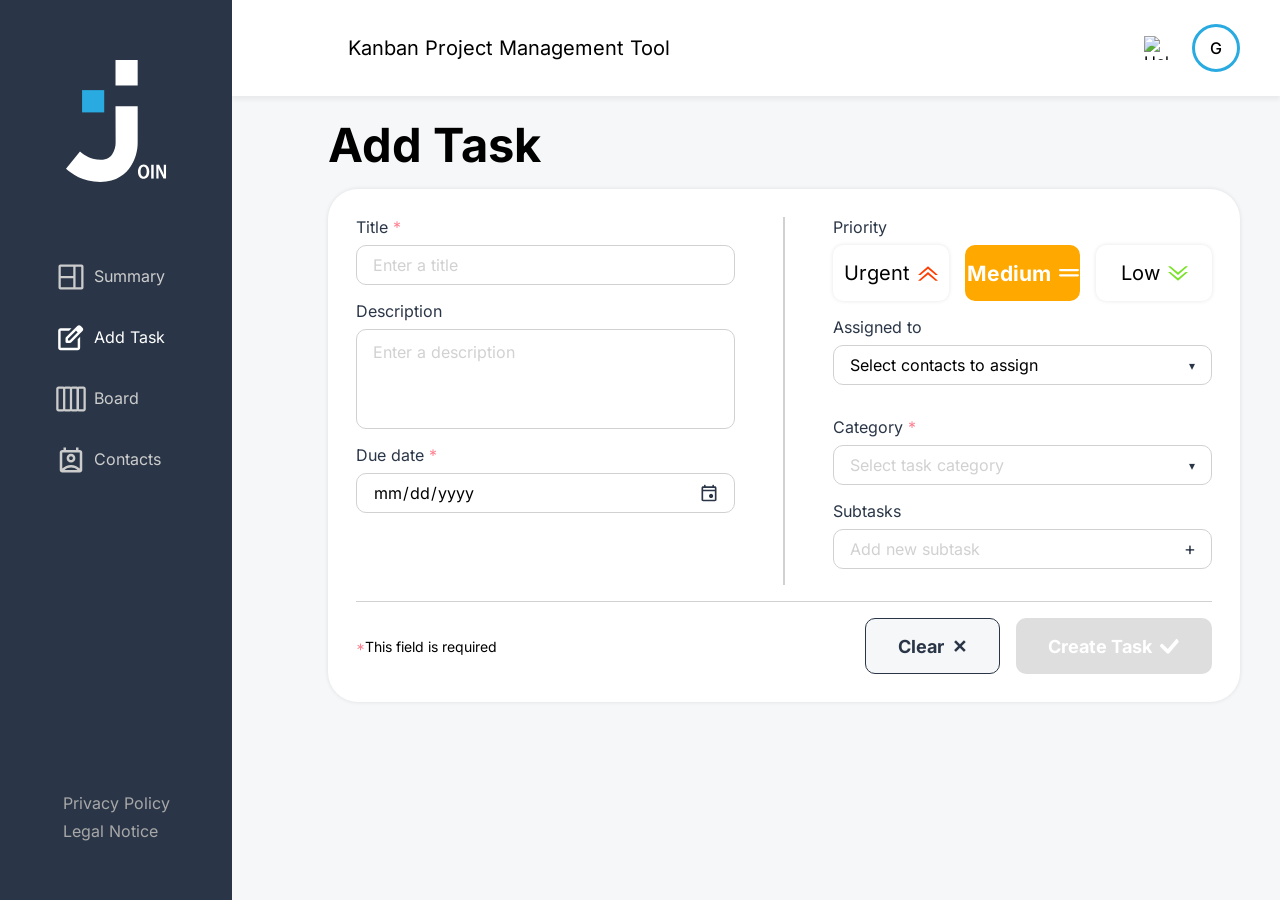
==== commit b72c2ce7: "Merge branch 'main' of https://github.com/RudolfSchultz/Join-groupe" ====
--- a/html/add_task.html
+++ b/html/add_task.html
@@ -59,7 +59,7 @@
                 <a href="help.html" class="help-link">
                     <img src="../assets/icons/help.svg" alt="Help" class="help-icon">
                 </a>
-                <div class="user-avatar" id="user-avatar">SM</div>
+                <div class="user-avatar" id="user-avatar"></div>
             </div>
         </header>
 
@@ -73,7 +73,7 @@
 
                         <div class="form-group">
                             <label class="form-label" for="task-title">Title <span class="required">*</span></label>
-                            <input class="form-input" type="text" id="task-title" placeholder="Enter a title">
+                            <input class="form-input" type="text" id="task-title" placeholder="Enter a title" oninput="updateCreateButton()">
                             <span class="field-error d-none" id="error-title">This field is required</span>
                         </div>
 
@@ -85,7 +85,7 @@
                         <div class="form-group">
                             <label class="form-label" for="task-due">Due date <span class="required">*</span></label>
                             <div class="form-input-icon">
-                                <input class="form-input" type="date" id="task-due">
+                                <input class="form-input" type="date" id="task-due" onchange="updateCreateButton()" oninput="updateCreateButton()">
                                 <svg class="input-icon" width="24" height="24" viewBox="0 0 24 24" fill="none" xmlns="http://www.w3.org/2000/svg"><mask id="mask0_94_448" style="mask-type:alpha" maskUnits="userSpaceOnUse" x="0" y="0" width="24" height="24"><rect width="24" height="24" fill="#D9D9D9"/></mask><g mask="url(#mask0_94_448)"><path d="M14.5 18C13.8 18 13.2083 17.7583 12.725 17.275C12.2417 16.7917 12 16.2 12 15.5C12 14.8 12.2417 14.2083 12.725 13.725C13.2083 13.2417 13.8 13 14.5 13C15.2 13 15.7917 13.2417 16.275 13.725C16.7583 14.2083 17 14.8 17 15.5C17 16.2 16.7583 16.7917 16.275 17.275C15.7917 17.7583 15.2 18 14.5 18ZM5 22C4.45 22 3.97917 21.8042 3.5875 21.4125C3.19583 21.0208 3 20.55 3 20V6C3 5.45 3.19583 4.97917 3.5875 4.5875C3.97917 4.19583 4.45 4 5 4H6V3C6 2.71667 6.09583 2.47917 6.2875 2.2875C6.47917 2.09583 6.71667 2 7 2C7.28333 2 7.52083 2.09583 7.7125 2.2875C7.90417 2.47917 8 2.71667 8 3V4H16V3C16 2.71667 16.0958 2.47917 16.2875 2.2875C16.4792 2.09583 16.7167 2 17 2C17.2833 2 17.5208 2.09583 17.7125 2.2875C17.9042 2.47917 18 2.71667 18 3V4H19C19.55 4 20.0208 4.19583 20.4125 4.5875C20.8042 4.97917 21 5.45 21 6V20C21 20.55 20.8042 21.0208 20.4125 21.4125C20.0208 21.8042 19.55 22 19 22H5ZM5 20H19V10H5V20ZM5 8H19V6H5V8Z" fill="#2A3647"/></g></svg>
                             </div>
                             <span class="field-error d-none" id="error-due">This field is required</span>
@@ -110,8 +110,8 @@
                                 <button type="button" class="prio-btn prio-medium prio-active" data-prio="medium" onclick="setPriority(this)">
                                     Medium
                                     <svg width="20" height="8" viewBox="0 0 20 8" fill="none">
-                                        <rect x="0" y="0" width="20" height="2.21" rx="1.1" fill="#FFFFFF"/>
-                                        <rect x="0" y="5.24" width="20" height="2.21" rx="1.1" fill="#FFFFFF"/>
+                                        <rect x="0" y="0" width="20" height="2.21" rx="1.1"/>
+                                        <rect x="0" y="5.24" width="20" height="2.21" rx="1.1"/>
                                     </svg>
                                 </button>
                                 <button type="button" class="prio-btn prio-low" data-prio="low" onclick="setPriority(this)">
@@ -178,7 +178,7 @@
                     <span class="required-hint"><span class="required">*</span>This field is required</span>
                     <div class="form-actions">
                         <button type="button" class="btn-clear" onclick="clearTaskForm()">Clear <span class="btn-x">✕</span></button>
-                        <button type="submit" class="btn-create">
+                        <button type="submit" class="btn-create" id="btn-create" disabled>
                             Create Task
                             <img src="../assets/icons/done.svg" alt="" class="btn-icon">
                         </button>
--- a/assets/css/shared.css
+++ b/assets/css/shared.css
@@ -1,4 +1,5 @@
 body.app-page {
+  display: flex;
   flex-direction: row;
   align-items: stretch;
   background: #F6F7F8;
@@ -121,7 +122,7 @@
   display: flex;
   align-items: center;
   justify-content: space-between;
-  padding: 0 40px;
+  padding: 0 40px 0 116px;
   position: sticky;
   top: 0;
   z-index: 50;
@@ -132,6 +133,8 @@
   font-size: 20px;
   font-weight: 400;
   color: #000000;
+  white-space: nowrap;
+  overflow: visible;
 }
 
 .header-actions {
@@ -273,7 +276,7 @@
   .nav-item span {
     display: block;
     font-family: 'Open Sans', 'Inter', sans-serif;
-    font-size: 16px;
+    font-size: 14px;
     font-weight: 400;
     line-height: 1.2;
   }
--- a/assets/css/add_task.css
+++ b/assets/css/add_task.css
@@ -1,5 +1,6 @@
 .add-task-main {
-  padding: 64px 40px 64px 96px;
+  height: calc(100vh - 96px);
+  padding: 110px 40px 64px 96px;
   overflow-y: auto;
 }
 
@@ -7,7 +8,7 @@
   font-size: 61px;
   font-weight: 700;
   color: #000000;
-  margin-bottom: 40px;
+  margin-bottom: 48px;
 }
 
 .task-form {
@@ -19,7 +20,7 @@
 
 .form-columns {
   display: flex;
-  gap: 32px;
+  gap: 48px;
 }
 
 .form-col {
@@ -43,9 +44,9 @@
 }
 
 .form-label {
-  font-size: 16px;
-  font-weight: 700;
-  color: #000000;
+  font-size: 20px;
+  font-weight: 400;
+  color: #2A3647;
 }
 
 .required {
@@ -56,14 +57,18 @@
   height: 48px;
   border: 1px solid #D1D1D1;
   border-radius: 10px;
-  padding: 0 16px;
-  font-size: 16px;
+  padding: 12px 16px;
+  font-size: 20px;
   font-family: 'Inter', sans-serif;
   color: #000000;
   outline: none;
   transition: border-color 0.1s;
 }
 
+#task-title {
+  padding: 12px 21px;
+}
+
 .form-input:focus {
   border-color: var(--secondaryColor);
 }
@@ -74,7 +79,7 @@
 
 .form-textarea {
   height: 120px;
-  padding: 12px 16px;
+  padding: 18px 16px;
   resize: none;
 }
 
@@ -145,6 +150,10 @@
   box-shadow: none;
 }
 
+.prio-urgent.prio-active svg path {
+  fill: #ffffff;
+}
+
 .prio-medium.prio-active {
   background: #FFA800;
   color: #ffffff;
@@ -153,10 +162,22 @@
   box-shadow: none;
 }
 
+.prio-medium svg rect {
+  fill: #FFA800;
+}
+
+.prio-medium.prio-active svg rect {
+  fill: #ffffff;
+}
+
 .prio-low.prio-active {
   background: #7AE229;
   color: #ffffff;
   box-shadow: none;
+}
+
+.prio-low.prio-active svg path {
+  fill: #ffffff;
 }
 
 /* Form footer */
@@ -216,8 +237,14 @@
   transition: background 0.1s;
 }
 
-.btn-create:hover {
+.btn-create:hover:not(:disabled) {
   background: var(--activeColor);
+}
+
+.btn-create:disabled {
+  background: #d1d1d1;
+  cursor: not-allowed;
+  opacity: 0.7;
 }
 
 .btn-icon {
@@ -226,6 +253,50 @@
   filter: brightness(0) invert(1);
 }
 
+/* ── Compact desktop (125% DPI / shorter viewports) ── */
+@media (min-width: 769px) and (max-height: 900px) {
+  .add-task-main {
+    padding: 20px 40px 20px 96px;
+  }
+
+  .page-title {
+    font-size: 47px;
+    margin-bottom: 16px;
+  }
+
+  .task-form {
+    padding: 28px;
+  }
+
+  .form-label {
+    font-size: 16px;
+  }
+
+  .form-input {
+    font-size: 16px;
+    height: 40px;
+    padding: 8px 16px;
+  }
+
+  #task-title {
+    padding: 8px 16px;
+  }
+
+  .form-textarea {
+    padding: 12px 16px;
+    height: 100px;
+  }
+
+  .form-col {
+    gap: 16px;
+  }
+
+  .form-footer {
+    margin-top: 16px;
+    padding-top: 16px;
+  }
+}
+
 /* ── Tablet ── */
 @media (max-width: 768px) {
   .add-task-main {
@@ -249,6 +320,7 @@
 /* ── Mobile ── */
 @media (max-width: 480px) {
   .add-task-main {
+    height: auto;
     padding: 48px 16px 24px;
   }
 
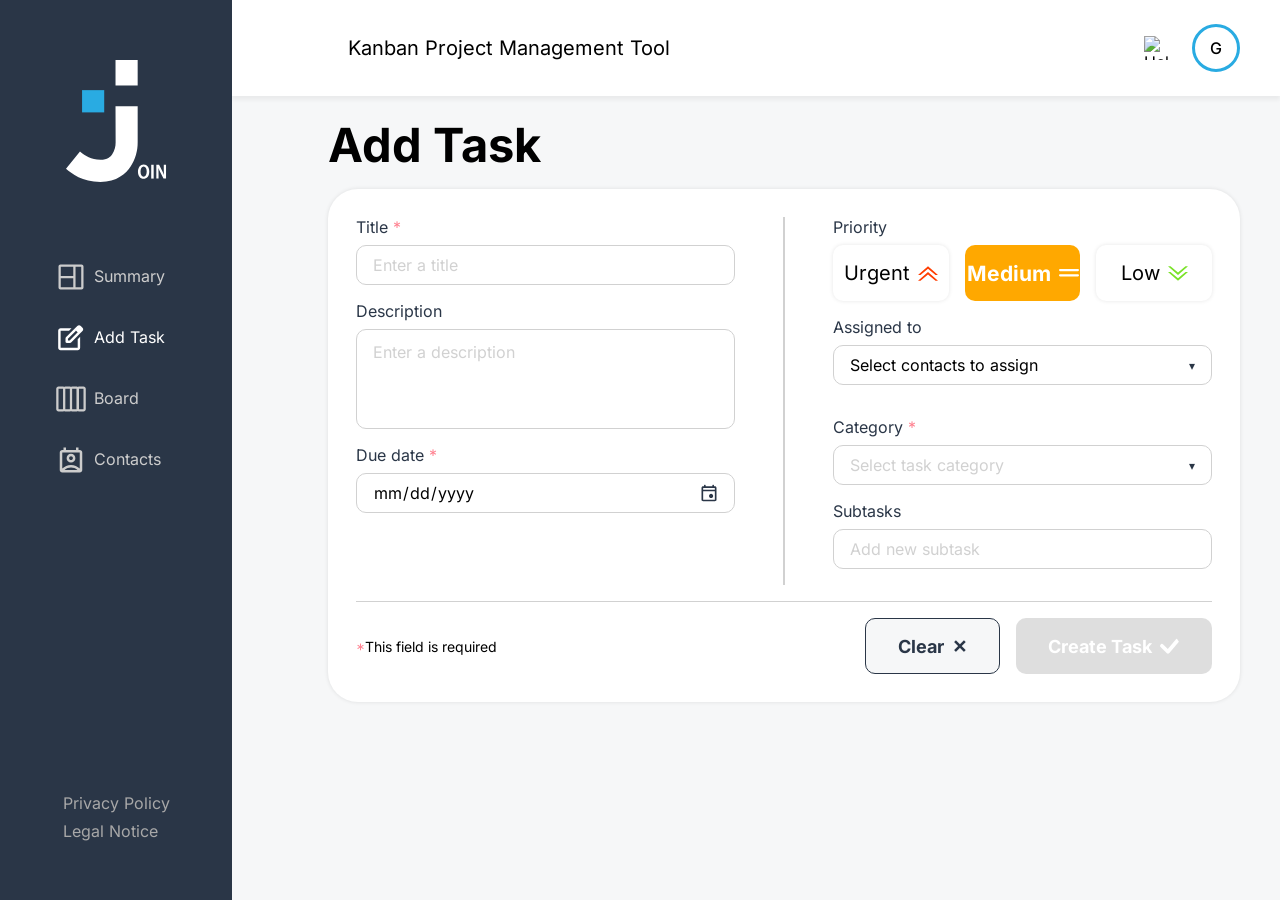
==== commit 09f65cc3: "fix: merge local changes, resolve conflicts with alexlindt/main - add_task: keep updateCreateButton(" ====
--- a/html/add_task.html
+++ b/html/add_task.html
@@ -59,7 +59,12 @@
                 <a href="help.html" class="help-link">
                     <img src="../assets/icons/help.svg" alt="Help" class="help-icon">
                 </a>
-                <div class="user-avatar" id="user-avatar"></div>
+                <div class="avatar-wrapper" id="user-avatar-wrapper" onclick="toggleAvatarMenu()">
+                    <div class="user-avatar" id="user-avatar"></div>
+                    <div class="avatar-dropdown d-none" id="avatar-menu">
+                        <button class="avatar-menu-btn" onclick="logout(); event.stopPropagation()">Log out</button>
+                    </div>
+                </div>
             </div>
         </header>
 
@@ -103,8 +108,8 @@
                                 <button type="button" class="prio-btn prio-urgent" data-prio="urgent" onclick="setPriority(this)">
                                     Urgent
                                     <svg width="20" height="15" viewBox="0 0 20 14.51" fill="none">
-                                        <path d="M0 8.76 L10 0 L20 8.76 L17.5 8.76 L10 2.5 L2.5 8.76 Z" fill="#FF3D00"/>
-                                        <path d="M0 14.51 L10 5.75 L20 14.51 L17.5 14.51 L10 8.25 L2.5 14.51 Z" fill="#FF3D00"/>
+                                        <path d="M0 8.76 L10 0 L20 8.76 L17.5 8.76 L10 2.5 L2.5 8.76 Z"/>
+                                        <path d="M0 14.51 L10 5.75 L20 14.51 L17.5 14.51 L10 8.25 L2.5 14.51 Z"/>
                                     </svg>
                                 </button>
                                 <button type="button" class="prio-btn prio-medium prio-active" data-prio="medium" onclick="setPriority(this)">
@@ -117,8 +122,8 @@
                                 <button type="button" class="prio-btn prio-low" data-prio="low" onclick="setPriority(this)">
                                     Low
                                     <svg width="20" height="15" viewBox="0 0 20 14.51" fill="none">
-                                        <path d="M0 0 L10 8.76 L20 0 L17.5 0 L10 6.26 L2.5 0 Z" fill="#7AE229"/>
-                                        <path d="M0 5.75 L10 14.51 L20 5.75 L17.5 5.75 L10 12.01 L2.5 5.75 Z" fill="#7AE229"/>
+                                        <path d="M0 0 L10 8.76 L20 0 L17.5 0 L10 6.26 L2.5 0 Z"/>
+                                        <path d="M0 5.75 L10 14.51 L20 5.75 L17.5 5.75 L10 12.01 L2.5 5.75 Z"/>
                                     </svg>
                                 </button>
                             </div>
@@ -157,8 +162,6 @@
                                 <input class="form-input" type="text" id="task-subtask" placeholder="Add new subtask"
                                     oninput="updateSubtaskActions()" onkeydown="handleSubtaskKey(event)">
                                 <div class="subtask-actions">
-                                    <button type="button" class="subtask-icon-btn" id="subtask-add-default"
-                                        title="Add subtask" onclick="addSubtask()">+</button>
                                     <span class="subtask-edit-actions d-none" id="subtask-edit-actions">
                                         <button type="button" class="subtask-icon-btn" title="Clear"
                                             onclick="clearSubtaskInput()">&#10005;</button>
--- a/assets/css/shared.css
+++ b/assets/css/shared.css
@@ -153,6 +153,10 @@
   height: 24px;
 }
 
+.avatar-wrapper {
+  position: relative;
+}
+
 .user-avatar {
   width: 48px;
   height: 48px;
@@ -166,6 +170,37 @@
   font-weight: 500;
   color: #000000;
   cursor: pointer;
+  user-select: none;
+}
+
+.avatar-dropdown {
+  position: absolute;
+  top: calc(100% + 12px);
+  right: 0;
+  background: #ffffff;
+  border-radius: 8px;
+  box-shadow: 0 4px 16px rgba(0, 0, 0, 0.15);
+  min-width: 150px;
+  z-index: 300;
+  overflow: hidden;
+}
+
+.avatar-menu-btn {
+  display: block;
+  width: 100%;
+  padding: 14px 20px;
+  border: none;
+  background: none;
+  cursor: pointer;
+  font-size: 16px;
+  font-family: 'Inter', sans-serif;
+  color: #2A3647;
+  text-align: left;
+  transition: background 0.1s;
+}
+
+.avatar-menu-btn:hover {
+  background: #f6f7f8;
 }
 
 /* ── Tablet: Icon-only Sidebar ── */
--- a/assets/css/add_task.css
+++ b/assets/css/add_task.css
@@ -144,14 +144,16 @@
   box-shadow: 0px 0px 8px 0px rgba(0, 0, 0, 0.2);
 }
 
+/* SVG icon colors – inactive */
+.prio-urgent svg path { fill: #FF3D00; }
+.prio-medium svg rect { fill: #FFA800; }
+.prio-low svg path    { fill: #7AE229; }
+
+/* Active button backgrounds */
 .prio-urgent.prio-active {
   background: #FF3D00;
   color: #ffffff;
   box-shadow: none;
-}
-
-.prio-urgent.prio-active svg path {
-  fill: #ffffff;
 }
 
 .prio-medium.prio-active {
@@ -176,9 +178,10 @@
   box-shadow: none;
 }
 
-.prio-low.prio-active svg path {
-  fill: #ffffff;
-}
+/* SVG icon colors – active (white on colored background) */
+.prio-urgent.prio-active svg path { fill: #ffffff; }
+.prio-medium.prio-active svg rect { fill: #ffffff; }
+.prio-low.prio-active svg path    { fill: #ffffff; }
 
 /* Form footer */
 .form-footer {
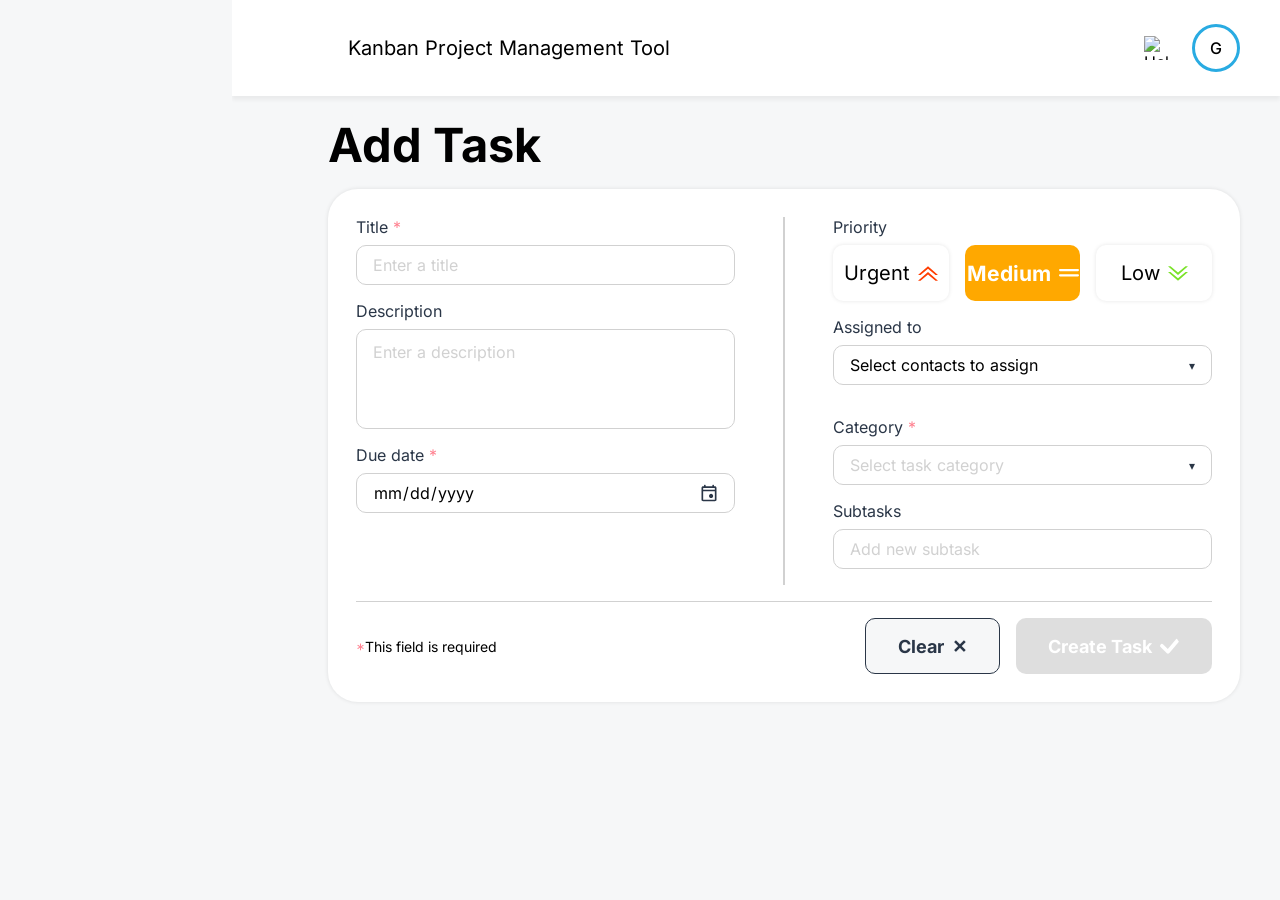
==== commit 28ff1d98: "Enhance navigation structure and styles in add_task.html and summary.html for improved user experien" ====
--- a/html/add_task.html
+++ b/html/add_task.html
@@ -1,5 +1,6 @@
 <!DOCTYPE html>
 <html lang="en">
+
 <head>
     <meta charset="UTF-8">
     <meta name="viewport" content="width=device-width, initial-scale=1.0">
@@ -12,46 +13,48 @@
     <link rel="stylesheet" href="../style.css">
     <link rel="stylesheet" href="../assets/css/shared.css">
     <link rel="stylesheet" href="../assets/css/add_task.css">
+    <link rel="stylesheet" href="../assets/css/nav_template.css">
+    <link rel="stylesheet" href="../assets/css/nav_responsive.css">
+    
     <title>Add Task</title>
 </head>
+
 <body class="app-page">
-    <div class="landscape-warning">
-        <img src="../assets/img/logo_white.svg" alt="Join">
-        <p>Bitte drehe dein Gerät in den Hochformat-Modus.</p>
-    </div>
-
-    <aside class="sidebar">
-        <a href="../index.html" class="sidebar-logo-link">
-            <img class="sidebar-logo" src="../assets/img/logo_white.svg" alt="Join">
+    <div data-import="../html/nav_template.html"></div>
+
+    <div id="extern_panel" class="extern-panel d-none">
+        <a href="../index.html" class="external-logo-link">
+            <img src="../assets/img/logo_white.svg" alt="Join Logo" class="external-logo">
         </a>
-        <nav class="sidebar-nav">
-            <a href="summary.html" class="nav-item">
-                <img src="../assets/icons/summary.svg" alt="" class="nav-icon">
-                <span>Summary</span>
-            </a>
-            <a href="add_task.html" class="nav-item nav-item--active">
-                <img src="../assets/icons/add_task.svg" alt="" class="nav-icon">
-                <span>Add Task</span>
-            </a>
-            <a href="board.html" class="nav-item">
-                <img src="../assets/icons/board.svg" alt="" class="nav-icon">
-                <span>Board</span>
-            </a>
-            <a href="contacts.html" class="nav-item">
-                <img src="../assets/icons/contacts.svg" alt="" class="nav-icon">
-                <span>Contacts</span>
-            </a>
-        </nav>
-        <footer class="sidebar-footer">
-            <a href="privacy_policy.html" class="sidebar-footer-link">Privacy Policy</a>
-            <a href="legal_notice.html" class="sidebar-footer-link">Legal Notice</a>
-        </footer>
-    </aside>
+        <a href="../index.html" class="extern-login-link">
+            Log In
+            <img src="../assets/icons/arrow-left-line.svg" alt="" class="external-login-arrow">
+        </a>
+        <div class="external-footer">
+            <a href="privacy_policy.html" class="aktiv">Privacy Policy</a>
+            <a href="legal_notice.html">Legal Notice</a>
+        </div>
+    </div>
+
+    <div id="external_mobile_header" class="external-mobile-header d-none">
+        <img src="../assets/img/logo_big.svg" alt="Join Logo">
+    </div>
+
+    <div id="external_mobile_bar" class="external-mobile-bar d-none">
+        <a href="../index.html" class="external-mobile-login-link">
+            <img src="../assets/icons/arrow-left-line.svg" alt="" class="external-login-arrow">
+            Log In
+        </a>
+        <div class="external-mobile-links">
+            <a href="privacy_policy.html" class="aktiv">Privacy Policy</a>
+            <a href="legal_notice.html">Legal Notice</a>
+        </div>
+    </div>
 
     <div class="main-wrapper">
 
         <header class="main-header">
-            <a href="#" class="mobile-logo-link">
+            <a href="summary.html" class="mobile-logo-link">
                 <img src="../assets/img/logo_big.svg" alt="Join" class="mobile-header-logo">
             </a>
             <span class="header-title">Kanban Project Management Tool</span>
@@ -62,6 +65,14 @@
                 <div class="avatar-wrapper" id="user-avatar-wrapper" onclick="toggleAvatarMenu()">
                     <div class="user-avatar" id="user-avatar"></div>
                     <div class="avatar-dropdown d-none" id="avatar-menu">
+                        <button class="avatar-menu-btn"
+                            onclick="window.location.href='help.html'; event.stopPropagation()">Help</button>
+                        <button class="avatar-menu-btn"
+                            onclick="window.location.href='privacy_policy.html'; event.stopPropagation()">Privacy
+                            Policy</button>
+                        <button class="avatar-menu-btn"
+                            onclick="window.location.href='legal_notice.html'; event.stopPropagation()">Legal
+                            Notice</button>
                         <button class="avatar-menu-btn" onclick="logout(); event.stopPropagation()">Log out</button>
                     </div>
                 </div>
@@ -78,20 +89,34 @@
 
                         <div class="form-group">
                             <label class="form-label" for="task-title">Title <span class="required">*</span></label>
-                            <input class="form-input" type="text" id="task-title" placeholder="Enter a title" oninput="updateCreateButton()">
+                            <input class="form-input" type="text" id="task-title" placeholder="Enter a title"
+                                oninput="updateCreateButton()">
                             <span class="field-error d-none" id="error-title">This field is required</span>
                         </div>
 
                         <div class="form-group">
                             <label class="form-label" for="task-desc">Description</label>
-                            <textarea class="form-input form-textarea" id="task-desc" placeholder="Enter a description"></textarea>
+                            <textarea class="form-input form-textarea" id="task-desc"
+                                placeholder="Enter a description"></textarea>
                         </div>
 
                         <div class="form-group">
                             <label class="form-label" for="task-due">Due date <span class="required">*</span></label>
                             <div class="form-input-icon">
-                                <input class="form-input" type="date" id="task-due" onchange="updateCreateButton()" oninput="updateCreateButton()">
-                                <svg class="input-icon" width="24" height="24" viewBox="0 0 24 24" fill="none" xmlns="http://www.w3.org/2000/svg"><mask id="mask0_94_448" style="mask-type:alpha" maskUnits="userSpaceOnUse" x="0" y="0" width="24" height="24"><rect width="24" height="24" fill="#D9D9D9"/></mask><g mask="url(#mask0_94_448)"><path d="M14.5 18C13.8 18 13.2083 17.7583 12.725 17.275C12.2417 16.7917 12 16.2 12 15.5C12 14.8 12.2417 14.2083 12.725 13.725C13.2083 13.2417 13.8 13 14.5 13C15.2 13 15.7917 13.2417 16.275 13.725C16.7583 14.2083 17 14.8 17 15.5C17 16.2 16.7583 16.7917 16.275 17.275C15.7917 17.7583 15.2 18 14.5 18ZM5 22C4.45 22 3.97917 21.8042 3.5875 21.4125C3.19583 21.0208 3 20.55 3 20V6C3 5.45 3.19583 4.97917 3.5875 4.5875C3.97917 4.19583 4.45 4 5 4H6V3C6 2.71667 6.09583 2.47917 6.2875 2.2875C6.47917 2.09583 6.71667 2 7 2C7.28333 2 7.52083 2.09583 7.7125 2.2875C7.90417 2.47917 8 2.71667 8 3V4H16V3C16 2.71667 16.0958 2.47917 16.2875 2.2875C16.4792 2.09583 16.7167 2 17 2C17.2833 2 17.5208 2.09583 17.7125 2.2875C17.9042 2.47917 18 2.71667 18 3V4H19C19.55 4 20.0208 4.19583 20.4125 4.5875C20.8042 4.97917 21 5.45 21 6V20C21 20.55 20.8042 21.0208 20.4125 21.4125C20.0208 21.8042 19.55 22 19 22H5ZM5 20H19V10H5V20ZM5 8H19V6H5V8Z" fill="#2A3647"/></g></svg>
+                                <input class="form-input" type="date" id="task-due" onchange="updateCreateButton()"
+                                    oninput="updateCreateButton()">
+                                <svg class="input-icon" width="24" height="24" viewBox="0 0 24 24" fill="none"
+                                    xmlns="http://www.w3.org/2000/svg">
+                                    <mask id="mask0_94_448" style="mask-type:alpha" maskUnits="userSpaceOnUse" x="0"
+                                        y="0" width="24" height="24">
+                                        <rect width="24" height="24" fill="#D9D9D9" />
+                                    </mask>
+                                    <g mask="url(#mask0_94_448)">
+                                        <path
+                                            d="M14.5 18C13.8 18 13.2083 17.7583 12.725 17.275C12.2417 16.7917 12 16.2 12 15.5C12 14.8 12.2417 14.2083 12.725 13.725C13.2083 13.2417 13.8 13 14.5 13C15.2 13 15.7917 13.2417 16.275 13.725C16.7583 14.2083 17 14.8 17 15.5C17 16.2 16.7583 16.7917 16.275 17.275C15.7917 17.7583 15.2 18 14.5 18ZM5 22C4.45 22 3.97917 21.8042 3.5875 21.4125C3.19583 21.0208 3 20.55 3 20V6C3 5.45 3.19583 4.97917 3.5875 4.5875C3.97917 4.19583 4.45 4 5 4H6V3C6 2.71667 6.09583 2.47917 6.2875 2.2875C6.47917 2.09583 6.71667 2 7 2C7.28333 2 7.52083 2.09583 7.7125 2.2875C7.90417 2.47917 8 2.71667 8 3V4H16V3C16 2.71667 16.0958 2.47917 16.2875 2.2875C16.4792 2.09583 16.7167 2 17 2C17.2833 2 17.5208 2.09583 17.7125 2.2875C17.9042 2.47917 18 2.71667 18 3V4H19C19.55 4 20.0208 4.19583 20.4125 4.5875C20.8042 4.97917 21 5.45 21 6V20C21 20.55 20.8042 21.0208 20.4125 21.4125C20.0208 21.8042 19.55 22 19 22H5ZM5 20H19V10H5V20ZM5 8H19V6H5V8Z"
+                                            fill="#2A3647" />
+                                    </g>
+                                </svg>
                             </div>
                             <span class="field-error d-none" id="error-due">This field is required</span>
                         </div>
@@ -105,25 +130,28 @@
                         <div class="form-group">
                             <label class="form-label">Priority</label>
                             <div class="prio-buttons">
-                                <button type="button" class="prio-btn prio-urgent" data-prio="urgent" onclick="setPriority(this)">
+                                <button type="button" class="prio-btn prio-urgent" data-prio="urgent"
+                                    onclick="setPriority(this)">
                                     Urgent
                                     <svg width="20" height="15" viewBox="0 0 20 14.51" fill="none">
-                                        <path d="M0 8.76 L10 0 L20 8.76 L17.5 8.76 L10 2.5 L2.5 8.76 Z"/>
-                                        <path d="M0 14.51 L10 5.75 L20 14.51 L17.5 14.51 L10 8.25 L2.5 14.51 Z"/>
+                                        <path d="M0 8.76 L10 0 L20 8.76 L17.5 8.76 L10 2.5 L2.5 8.76 Z" />
+                                        <path d="M0 14.51 L10 5.75 L20 14.51 L17.5 14.51 L10 8.25 L2.5 14.51 Z" />
                                     </svg>
                                 </button>
-                                <button type="button" class="prio-btn prio-medium prio-active" data-prio="medium" onclick="setPriority(this)">
+                                <button type="button" class="prio-btn prio-medium prio-active" data-prio="medium"
+                                    onclick="setPriority(this)">
                                     Medium
                                     <svg width="20" height="8" viewBox="0 0 20 8" fill="none">
-                                        <rect x="0" y="0" width="20" height="2.21" rx="1.1"/>
-                                        <rect x="0" y="5.24" width="20" height="2.21" rx="1.1"/>
+                                        <rect x="0" y="0" width="20" height="2.21" rx="1.1" />
+                                        <rect x="0" y="5.24" width="20" height="2.21" rx="1.1" />
                                     </svg>
                                 </button>
-                                <button type="button" class="prio-btn prio-low" data-prio="low" onclick="setPriority(this)">
+                                <button type="button" class="prio-btn prio-low" data-prio="low"
+                                    onclick="setPriority(this)">
                                     Low
                                     <svg width="20" height="15" viewBox="0 0 20 14.51" fill="none">
-                                        <path d="M0 0 L10 8.76 L20 0 L17.5 0 L10 6.26 L2.5 0 Z"/>
-                                        <path d="M0 5.75 L10 14.51 L20 5.75 L17.5 5.75 L10 12.01 L2.5 5.75 Z"/>
+                                        <path d="M0 0 L10 8.76 L20 0 L17.5 0 L10 6.26 L2.5 0 Z" />
+                                        <path d="M0 5.75 L10 14.51 L20 5.75 L17.5 5.75 L10 12.01 L2.5 5.75 Z" />
                                     </svg>
                                 </button>
                             </div>
@@ -132,7 +160,8 @@
                         <div class="form-group">
                             <label class="form-label">Assigned to</label>
                             <div class="custom-select" id="assign-select">
-                                <div class="form-input select-toggle" id="assign-toggle" onclick="toggleAssignDropdown()">
+                                <div class="form-input select-toggle" id="assign-toggle"
+                                    onclick="toggleAssignDropdown()">
                                     <span>Select contacts to assign</span>
                                     <span class="select-caret">&#9662;</span>
                                 </div>
@@ -144,12 +173,14 @@
                         <div class="form-group">
                             <label class="form-label">Category <span class="required">*</span></label>
                             <div class="custom-select" id="category-select">
-                                <div class="form-input select-toggle" id="category-toggle" onclick="toggleCategoryDropdown()">
+                                <div class="form-input select-toggle" id="category-toggle"
+                                    onclick="toggleCategoryDropdown()">
                                     <span id="category-selected" class="select-placeholder">Select task category</span>
                                     <span class="select-caret">&#9662;</span>
                                 </div>
                                 <div class="select-options d-none" id="category-options">
-                                    <div class="select-option" onclick="selectCategory('Technical Task')">Technical Task</div>
+                                    <div class="select-option" onclick="selectCategory('Technical Task')">Technical Task
+                                    </div>
                                     <div class="select-option" onclick="selectCategory('User Story')">User Story</div>
                                 </div>
                             </div>
@@ -180,7 +211,8 @@
                 <div class="form-footer">
                     <span class="required-hint"><span class="required">*</span>This field is required</span>
                     <div class="form-actions">
-                        <button type="button" class="btn-clear" onclick="clearTaskForm()">Clear <span class="btn-x">✕</span></button>
+                        <button type="button" class="btn-clear" onclick="clearTaskForm()">Clear <span
+                                class="btn-x">✕</span></button>
                         <button type="submit" class="btn-create" id="btn-create" disabled>
                             Create Task
                             <img src="../assets/icons/done.svg" alt="" class="btn-icon">
@@ -198,4 +230,5 @@
     <script src="../js/add_task.js"></script>
     <script src="../js/add_task_assign.js"></script>
 </body>
-</html>
+
+</html>
--- a/assets/css/shared.css
+++ b/assets/css/shared.css
@@ -177,30 +177,41 @@
   position: absolute;
   top: calc(100% + 12px);
   right: 0;
-  background: #ffffff;
+  display: flex;
+  flex-direction: column;
+  align-items: flex-start;
+  padding: 10px;
+  width: 150px;
+  background: #2A3647;
+  box-shadow: 0px 0px 4px rgba(0, 0, 0, 0.1);
+  border-radius: 20px 0px 20px 20px;
+  z-index: 300;
+}
+
+.avatar-menu-btn {
+  display: flex;
+  flex-direction: row;
+  align-items: center;
+  gap: 8px;
+  width: 130px;
+  height: 46px;
+  padding: 8px 16px;
+  border: none;
   border-radius: 8px;
-  box-shadow: 0 4px 16px rgba(0, 0, 0, 0.15);
-  min-width: 150px;
-  z-index: 300;
-  overflow: hidden;
-}
-
-.avatar-menu-btn {
-  display: block;
-  width: 100%;
-  padding: 14px 20px;
-  border: none;
   background: none;
   cursor: pointer;
+  font-family: 'Inter', sans-serif;
   font-size: 16px;
-  font-family: 'Inter', sans-serif;
-  color: #2A3647;
+  font-weight: 400;
+  line-height: 1.2;
+  color: #CDCDCD;
   text-align: left;
   transition: background 0.1s;
 }
 
 .avatar-menu-btn:hover {
-  background: #f6f7f8;
+  background: rgba(255, 255, 255, 0.08);
+  color: #ffffff;
 }
 
 /* ── Tablet: Icon-only Sidebar ── */
@@ -311,7 +322,7 @@
   .nav-item span {
     display: block;
     font-family: 'Open Sans', 'Inter', sans-serif;
-    font-size: 14px;
+    font-size: 16px;
     font-weight: 400;
     line-height: 1.2;
   }
@@ -336,7 +347,8 @@
     height: 80px;
     padding: 20px 16px;
     justify-content: space-between;
-    box-shadow: 0px 4px 4px 0px rgba(0, 0, 0, 0.1);
+    align-items: center;
+    box-shadow: 0px 4px 4px rgba(0, 0, 0, 0.1);
   }
 
   .header-title {
@@ -351,6 +363,8 @@
     width: 40px;
     height: 40px;
     font-size: 14px;
+    font-weight: 700;
+    background: #ffffff;
     border: 2px solid #2A3647;
     color: #29ABE2;
   }
@@ -358,11 +372,14 @@
   .mobile-logo-link {
     display: flex;
     align-items: center;
+    justify-content: center;
+    flex-shrink: 0;
   }
 
   .mobile-header-logo {
     width: 32px;
-    height: 39px;
+    height: 39.02px;
+    display: block;
   }
 
   /* Legal / Privacy pages: 5-item bottom nav */
--- a/assets/css/nav_responsive.css
+++ b/assets/css/nav_responsive.css
@@ -0,0 +1,90 @@
+@media (max-width: 1024px) {
+    .sidebar {
+        width: 200px;
+    }
+
+    .header {
+        padding-left: 250px;
+    }
+}
+
+@media (max-width: 768px) {
+    .header {
+        padding-left: 20px;
+    }
+
+    .header-titel {
+        display: none;
+    }
+
+    .header-logo-mobil {
+        display: block;
+    }
+
+    .sidebar {
+        display: none;
+    }
+
+    .mobil-navigation {
+        display: flex;
+    }
+}
+
+@media (max-width: 480px) {
+
+    h1 {
+        font-size: 36px;
+    }
+
+    h2 {
+        font-size: 28px;
+    }
+
+    h3 {
+        font-size: 22px;
+    }
+
+    .header {
+        padding: 0 20 0 0;
+    }
+}
+
+@media (max-width: 320px) {
+    .header-account {
+        display: flex;
+        align-items: center;
+        gap: 12px;
+        margin-right: 24px;
+    }
+
+    body {
+        min-width: 320px;
+    }
+
+    h1 {
+        font-size: 28px;
+    }
+
+    h2 {
+        font-size: 22px;
+    }
+
+    .header {
+        padding: 0 0 0 12;
+        height: 64px;
+    }
+
+    .mobil-navigation {
+        height: 60px;
+    }
+
+    .mobil-nav-link {
+        font-size: 10px;
+        padding: 4px 6px;
+    }
+
+    .mobil-nav-link img {
+        width: 20px;
+        height: 20px;
+    }
+}
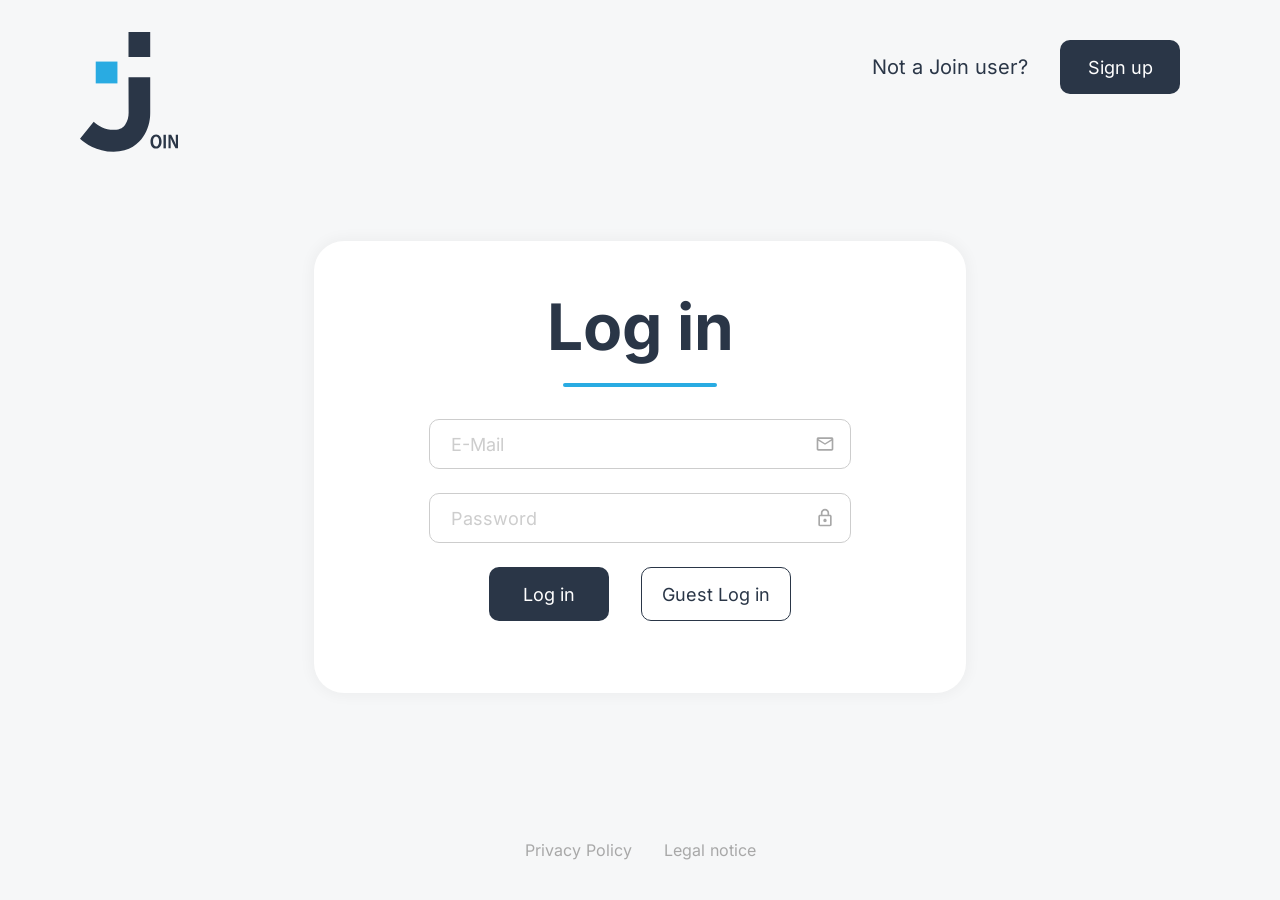
==== commit a02e2f85: "Merge branch 'main' of https://github.com/RudolfSchultz/Join-groupe" ====
--- a/html/add_task.html
+++ b/html/add_task.html
@@ -9,13 +9,7 @@
     <link rel="shortcut icon" href="../assets/icons/favicon/favicon.ico" />
     <link rel="apple-touch-icon" sizes="180x180" href="../assets/icons/favicon/apple-touch-icon.png" />
     <link rel="manifest" href="../assets/icons/favicon/site.webmanifest" />
-    <link rel="stylesheet" href="../assets/css/fonts.css">
-    <link rel="stylesheet" href="../style.css">
-    <link rel="stylesheet" href="../assets/css/shared.css">
-    <link rel="stylesheet" href="../assets/css/add_task.css">
-    <link rel="stylesheet" href="../assets/css/nav_template.css">
-    <link rel="stylesheet" href="../assets/css/nav_responsive.css">
-    
+    <link rel="stylesheet" href="../style.css">   
     <title>Add Task</title>
 </head>
 
@@ -54,9 +48,9 @@
     <div class="main-wrapper">
 
         <header class="main-header">
-            <a href="summary.html" class="mobile-logo-link">
+            <!-- <a href="summary.html" class="mobile-logo-link">
                 <img src="../assets/img/logo_big.svg" alt="Join" class="mobile-header-logo">
-            </a>
+            </a> -->
             <span class="header-title">Kanban Project Management Tool</span>
             <div class="header-actions">
                 <a href="help.html" class="help-link">
--- a/style.css
+++ b/style.css
@@ -1,7 +1,11 @@
 @import url(./assets/css/fonts.css);
 @import url(./assets/css/color.css);
 @import url(./assets/css/login.css);
-/* @import url(./assets/css/responsiv.css); */
+@import url(./assets/css/nav_template.css);
+@import url(./assets/css/nav_responsive.css);
+@import url(./assets/css/legal.css);
+@import url(./assets/css/shared.css);
+@import url(./assets/css/board.css);
 
 *,
 *::before,
@@ -184,10 +188,27 @@
 }
 
 input[type='checkbox'] {
-    width: 18px;
-    height: 18px;
-    cursor: pointer;
-    accent-color: var(--primaryColor);
+    width: 24px;
+    height: 24px;
+    cursor: pointer;
+    appearance: none;
+    -webkit-appearance: none;
+    background-image: url('./assets/icons/checkbox-default.svg');
+    background-repeat: no-repeat;
+    background-position: center;
+    background-size: contain;
+}
+
+input[type='checkbox']:hover {
+    background-image: url('./assets/icons/checkbox-hover-disable.svg');
+}
+
+input[type='checkbox']:checked {
+    background-image: url('./assets/icons/checkbox-checked.svg');
+}
+
+input[type='checkbox']:checked:hover {
+    background-image: url('./assets/icons/checkbox-hover-checked.svg');
 }
 
 input[type='date'] {
